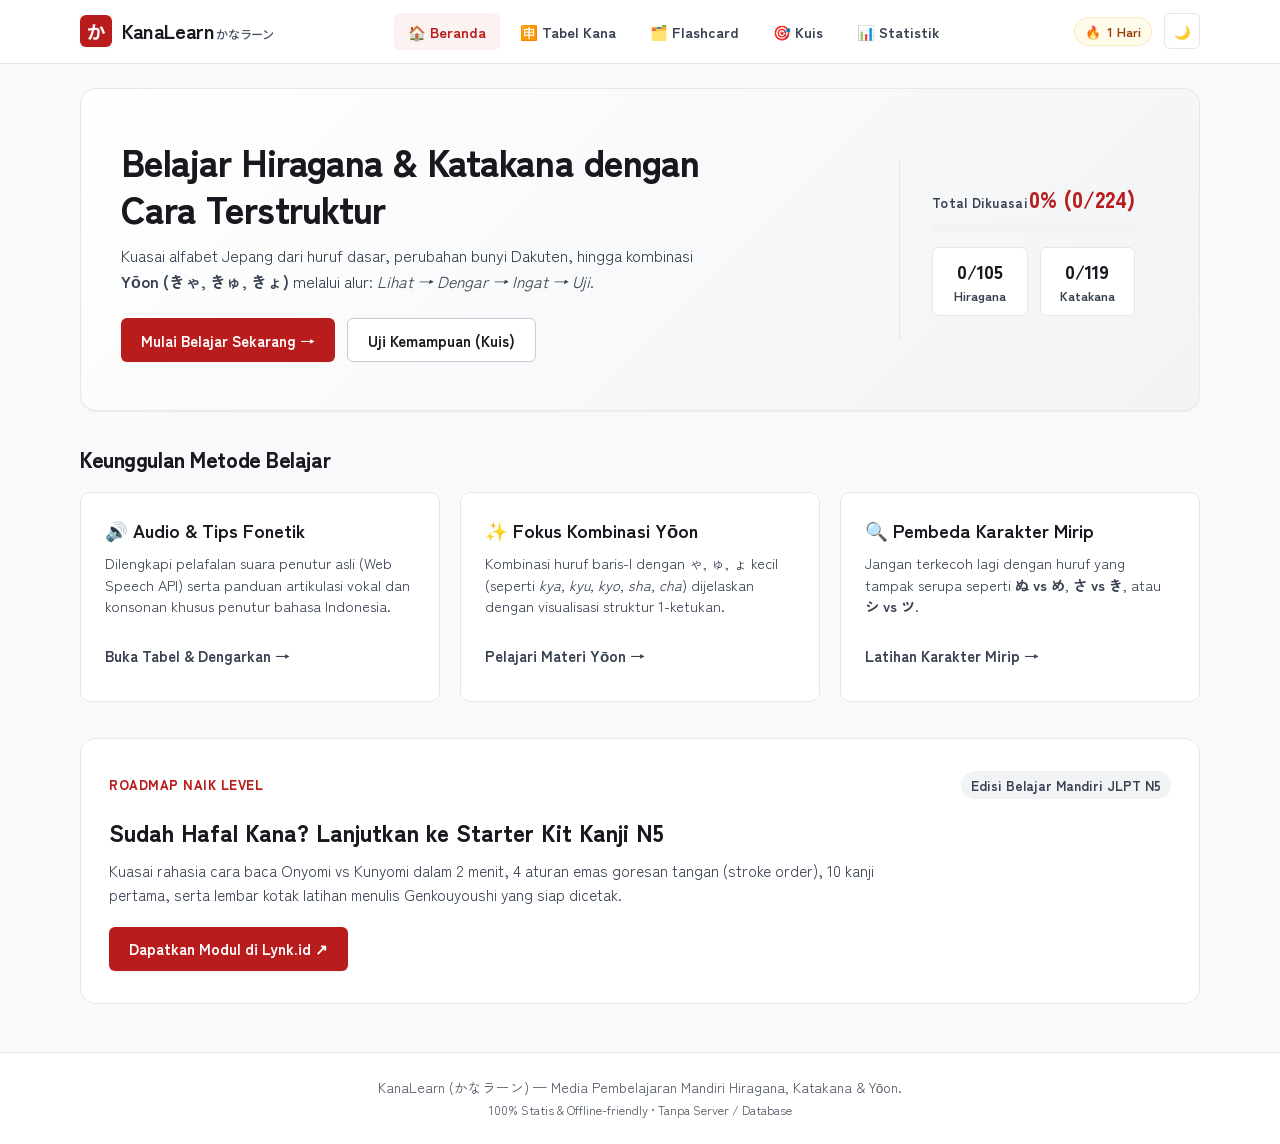
==== index.html @ 92eb3a41 "feat: gate kanji starter kit exclusively via lynk.id product link" ====
<!DOCTYPE html>
<html lang="id">
<head>
  <meta charset="UTF-8">
  <meta name="viewport" content="width=device-width, initial-scale=1.0">
  <meta name="description" content="KanaLearn — Media pembelajaran interaktif Hiragana & Katakana dasar serta kombinasi Yōon (kya, kyu, kyo) untuk penutur Indonesia.">
  <title>KanaLearn — Belajar Hiragana & Katakana Interaktif</title>

  <!-- Google Fonts: Zen Kaku Gothic New & Noto Sans JP -->
  <link rel="preconnect" href="https://fonts.googleapis.com">
  <link rel="preconnect" href="https://fonts.gstatic.com" crossorigin>
  <link href="https://fonts.googleapis.com/css2?family=Noto+Sans+JP:wght@400;500;700;800&family=Zen+Kaku+Gothic+New:wght@400;500;700;900&display=swap" rel="stylesheet">

  <link rel="stylesheet" href="css/style.css">
</head>
<body>

  <!-- Site Header -->
  <header class="site-header" role="banner">
    <div class="container header-inner">
      <div class="brand-logo">
        <span class="brand-badge">か</span>
        <span>KanaLearn<span class="brand-sub">かなラーン</span></span>
      </div>

      <!-- Desktop Nav -->
      <nav class="desktop-nav" aria-label="Navigasi Utama">
        <a href="#home" class="nav-link active" data-nav="homeTab">🏠 Beranda</a>
        <a href="#learn" class="nav-link" data-nav="learnTab">🈸 Tabel Kana</a>
        <a href="#flashcard" class="nav-link" data-nav="flashcardTab">🗂️ Flashcard</a>
        <a href="#quiz" class="nav-link" data-nav="quizTab">🎯 Kuis</a>
        <a href="#stats" class="nav-link" data-nav="statsTab">📊 Statistik</a>
      </nav>

      <!-- Header Actions -->
      <div class="header-actions">
        <div class="streak-pill" title="Hari berturut-turut belajar">
          <span>🔥</span>
          <span id="streakDisplay">1 Hari</span>
        </div>
        <button id="themeToggleBtn" class="theme-toggle-btn" aria-label="Ganti tema gelap/terang" title="Ganti Tema">
          🌙
        </button>
      </div>
    </div>
  </header>

  <!-- Main Container -->
  <main class="container" role="main">

    <!-- =========================================================
         TAB 1: BERANDA / DASHBOARD (homeTab)
         ========================================================= -->
    <section id="homeTab" class="tab-view active" aria-labelledby="homeHeadline">
      <!-- Hero Section -->
      <div class="hero-card">
        <div class="hero-content">
          <h1 id="homeHeadline" class="hero-headline">
            Belajar Hiragana & Katakana dengan Cara Terstruktur
          </h1>
          <p class="hero-subheadline">
            Kuasai alfabet Jepang dari huruf dasar, perubahan bunyi Dakuten, hingga kombinasi <strong>Yōon (きゃ, きゅ, きょ)</strong> melalui alur: <em>Lihat → Dengar → Ingat → Uji</em>.
          </p>
          <div class="hero-actions">
            <button id="heroStartBtn" class="btn btn-primary">
              Mulai Belajar Sekarang →
            </button>
            <button id="heroQuizBtn" class="btn btn-secondary">
              Uji Kemampuan (Kuis)
            </button>
          </div>
        </div>

        <!-- Live Progress Panel -->
        <div class="hero-stats-panel" aria-label="Progres Belajar Anda">
          <div class="progress-header">
            <span class="progress-label">Total Dikuasai</span>
            <span id="heroProgressText" class="progress-number">0% (0/224)</span>
          </div>
          <div class="progress-bar-track">
            <div id="heroProgressFill" class="progress-bar-fill" style="width: 0%;"></div>
          </div>
          <div class="mini-stats-grid">
            <div class="mini-stat-item">
              <div id="heroHiraCount" class="mini-stat-val">0/104</div>
              <div class="mini-stat-lbl">Hiragana</div>
            </div>
            <div class="mini-stat-item">
              <div id="heroKataCount" class="mini-stat-val">0/120</div>
              <div class="mini-stat-lbl">Katakana</div>
            </div>
          </div>
        </div>
      </div>

      <!-- Fitur Utama Section -->
      <h2 style="font-size: 1.35rem; font-weight: 800; letter-spacing: -0.02em; margin-bottom: 16px;">
        Keunggulan Metode Belajar
      </h2>
      <div class="dashboard-grid">
        <div class="feature-box">
          <div>
            <h3 class="feature-title"><span class="feature-icon">🔊</span> Audio & Tips Fonetik</h3>
            <p class="feature-desc">
              Dilengkapi pelafalan suara penutur asli (Web Speech API) serta panduan artikulasi vokal dan konsonan khusus penutur bahasa Indonesia.
            </p>
          </div>
          <button class="btn btn-ghost" onclick="document.querySelector('[data-nav=\'learnTab\']').click()" style="justify-content: flex-start; padding-left: 0;">
            Buka Tabel & Dengarkan →
          </button>
        </div>

        <div class="feature-box">
          <div>
            <h3 class="feature-title"><span class="feature-icon">✨</span> Fokus Kombinasi Yōon</h3>
            <p class="feature-desc">
              Kombinasi huruf baris-I dengan ゃ, ゅ, ょ kecil (seperti <em>kya, kyu, kyo, sha, cha</em>) dijelaskan dengan visualisasi struktur 1-ketukan.
            </p>
          </div>
          <button id="ctaYoonBtn" class="btn btn-ghost" style="justify-content: flex-start; padding-left: 0;">
            Pelajari Materi Yōon →
          </button>
        </div>

        <div class="feature-box">
          <div>
            <h3 class="feature-title"><span class="feature-icon">🔍</span> Pembeda Karakter Mirip</h3>
            <p class="feature-desc">
              Jangan terkecoh lagi dengan huruf yang tampak serupa seperti <strong>ぬ vs め</strong>, <strong>さ vs き</strong>, atau <strong>シ vs ツ</strong>.
            </p>
          </div>
          <button id="ctaConfusableBtn" class="btn btn-ghost" style="justify-content: flex-start; padding-left: 0;">
            Latihan Karakter Mirip →
          </button>
        </div>
      </div>

      <!-- Rekomendasi Modul Lanjutan (Kanji N5) -->
      <section style="margin-top: 36px; background: var(--bg-surface); border: 1px solid var(--border-subtle); border-radius: var(--radius-lg); padding: 32px 28px;">
        <div style="display: flex; flex-direction: column; gap: 16px;">
          <div style="display: flex; align-items: center; justify-content: space-between; flex-wrap: wrap; gap: 8px;">
            <span style="font-size: 0.82rem; font-weight: 800; color: var(--accent-red); letter-spacing: 0.04em;">ROADMAP NAIK LEVEL</span>
            <span style="font-size: 0.85rem; color: var(--text-secondary); background: var(--bg-subtle); padding: 4px 10px; border-radius: 9999px; font-weight: 600;">Edisi Belajar Mandiri JLPT N5</span>
          </div>
          <div>
            <h2 style="font-size: 1.45rem; font-weight: 800; color: var(--text-primary); margin-bottom: 8px;">
              Sudah Hafal Kana? Lanjutkan ke Starter Kit Kanji N5
            </h2>
            <p style="color: var(--text-secondary); font-size: 0.95rem; line-height: 1.6; max-width: 800px;">
              Kuasai rahasia cara baca Onyomi vs Kunyomi dalam 2 menit, 4 aturan emas goresan tangan (stroke order), 10 kanji pertama, serta lembar kotak latihan menulis Genkouyoushi yang siap dicetak.
            </p>
          </div>
          <div style="display: flex; gap: 12px; flex-wrap: wrap; margin-top: 4px;">
            <a href="https://lynk.id/syarifhidayatullah/qjwgjm97kvzp" target="_blank" rel="noopener noreferrer" class="btn btn-primary">
              Dapatkan Modul di Lynk.id ↗
            </a>
          </div>
        </div>
      </section>
    </section>

    <!-- =========================================================
         TAB 2: TABEL & MATERI KANA (learnTab)
         ========================================================= -->
    <section id="learnTab" class="tab-view" aria-labelledby="learnHeadline">
      <div style="margin-bottom: 24px;">
        <h2 id="learnHeadline" style="font-size: 1.75rem; font-weight: 800; letter-spacing: -0.02em; margin-bottom: 6px;">
          Eksplorasi Karakter Kana
        </h2>
        <p style="color: var(--text-secondary); font-size: 0.95rem;">
          Klik kartu karakter untuk mendengarkan pelafalan, tips vokal penutur Indonesia, dan melihat karakter mirip.
        </p>
      </div>

      <!-- Controls & Filter Bar -->
      <div class="explorer-controls">
        <!-- Segmented: Hiragana vs Katakana -->
        <div class="script-segmented-control" role="group" aria-label="Pilih Jenis Huruf">
          <button class="segment-btn active" data-script="hiragana">Hiragana (ひらがな)</button>
          <button class="segment-btn" data-script="katakana">Katakana (カタカナ)</button>
        </div>

        <!-- Filter Chips -->
        <div class="filter-chips" role="group" aria-label="Kategori Materi">
          <button class="chip active" data-filter="all">Semua</button>
          <button class="chip" data-filter="basic">Seion (Dasar)</button>
          <button class="chip" data-filter="dakuten">Dakuten & Handakuten</button>
          <button class="chip" data-filter="yoon">Yōon (Kombinasi)</button>
          <button class="chip" data-filter="confusables">Karakter Mirip</button>
          <button class="chip" data-filter="special">Karakter Khusus (っ/ー)</button>
        </div>

        <!-- Search Bar -->
        <div class="search-input-wrap">
          <span class="search-icon">🔍</span>
          <input type="search" id="kanaSearchInput" class="search-input" placeholder="Cari romaji atau kana..." aria-label="Cari karakter Kana">
        </div>
      </div>

      <!-- Dynamic Yoon Banner (rendered when Yoon filter active) -->
      <div id="yoonFormulaContainer" style="display: none;"></div>

      <!-- Characters Grid -->
      <div id="kanaCardsContainer" class="kana-grid" aria-live="polite"></div>

      <!-- Confusables Container (rendered when confusables filter active) -->
      <div id="confusablesContainer" style="display: none;"></div>

      <!-- Special Characters Container (rendered when special filter active) -->
      <div id="specialSectionContainer" style="display: none;"></div>
    </section>

    <!-- =========================================================
         TAB 3: FLASHCARD (flashcardTab)
         ========================================================= -->
    <section id="flashcardTab" class="tab-view" aria-labelledby="flashcardHeadline">
      <div style="text-align: center; margin-bottom: 24px;">
        <h2 id="flashcardHeadline" style="font-size: 1.75rem; font-weight: 800; letter-spacing: -0.02em; margin-bottom: 6px;">
          Latihan Flashcard Interaktif
        </h2>
        <p style="color: var(--text-secondary); font-size: 0.95rem;">
          Uji ingatan aktif (Active Recall). Tebak cara bacanya sebelum membalik kartu.
        </p>
      </div>

      <div class="flashcard-stage">
        <!-- Deck Selector -->
        <div class="flashcard-deck-selector" role="group" aria-label="Pilih Deck Flashcard">
          <button class="chip active" data-deck="hira-basic">Hiragana Dasar</button>
          <button class="chip" data-deck="kata-basic">Katakana Dasar</button>
          <button class="chip" data-deck="dakuten">Dakuten</button>
          <button class="chip" data-deck="yoon">Yōon (Kombinasi)</button>
          <button class="chip" data-deck="missed">⚠️ Perlu Diulang</button>
        </div>

        <!-- Progress bar card -->
        <div style="width: 100%; margin-bottom: 8px;">
          <div class="progress-bar-track">
            <div id="flashcardProgressBar" class="progress-bar-fill" style="width: 0%;"></div>
          </div>
        </div>
        <div id="flashcardCounter" class="flashcard-counter">Kartu 1 dari 46</div>

        <!-- 3D Flipping Card -->
        <div class="card-perspective-container">
          <div id="flashcardFlipper" class="flashcard-flipper">
            <!-- Front Face -->
            <div class="flashcard-face flashcard-front">
              <span id="flashcardFrontChar" class="card-kana-large">あ</span>
              <p id="flashcardFrontHint" class="card-hint-text">Klik kartu atau tekan [Spasi] untuk membalik</p>
            </div>

            <!-- Back Face -->
            <div class="flashcard-face flashcard-back">
              <div id="flashcardBackRomaji" class="card-romaji-large">A</div>
              <div id="flashcardBackKana" style="font-family: var(--font-kana); font-size: 1.8rem; margin-bottom: 4px;">あ</div>
              <span id="flashcardBackType" class="card-type-tag">HIRAGANA • BASIC</span>
              <button id="flashcardBackAudioBtn" class="btn btn-secondary" style="padding: 6px 14px; margin-bottom: 8px;">
                🔊 Dengarkan
              </button>
              <div id="flashcardBackTip" class="card-tip-bubble">
                💡 Pelafalan vokal "a" terbuka jernih.
              </div>
            </div>
          </div>
        </div>

        <!-- Bottom Controls -->
        <div class="flashcard-controls">
          <button id="btnFlashUnknown" class="btn btn-flash-unknown">
            ❌ Belum Tahu (1)
          </button>
          <button id="btnFlashKnown" class="btn btn-flash-known">
            ✓ Sudah Tahu (2)
          </button>
        </div>

        <!-- Keyboard Guide -->
        <div class="shortcut-guide">
          <span><kbd class="kbd-badge">Spasi</kbd> Balik</span>
          <span><kbd class="kbd-badge">1</kbd> Belum Tahu</span>
          <span><kbd class="kbd-badge">2</kbd> Sudah Tahu</span>
          <span><kbd class="kbd-badge">A</kbd> Suara</span>
        </div>
      </div>
    </section>

    <!-- =========================================================
         TAB 4: KUIS INTERAKTIF (quizTab)
         ========================================================= -->
    <section id="quizTab" class="tab-view" aria-labelledby="quizHeadline">
      <div class="quiz-container">
        <!-- 1. Quiz Setup Card -->
        <div id="quizSetupCard" class="quiz-setup-card">
          <h2 id="quizHeadline" style="font-size: 1.6rem; font-weight: 800; margin-bottom: 8px; text-align: center;">
            Kuis Uji Kemampuan
          </h2>
          <p style="color: var(--text-secondary); text-align: center; margin-bottom: 24px; font-size: 0.95rem;">
            Pilih mode kuis dan cakupan materi yang ingin Anda latih (10 soal acak).
          </p>

          <label style="display: block; font-weight: 700; font-size: 0.9rem; margin-bottom: 8px;">
            1. Pilih Format Kuis:
          </label>
          <div class="quiz-mode-select-grid">
            <div class="quiz-mode-option active" data-mode="kana-to-romaji">
              <div class="quiz-mode-title">Kana → Romaji</div>
              <div class="quiz-mode-sub">Lihat huruf, pilih romaji</div>
            </div>
            <div class="quiz-mode-option" data-mode="romaji-to-kana">
              <div class="quiz-mode-title">Romaji → Kana</div>
              <div class="quiz-mode-sub">Lihat romaji, pilih huruf</div>
            </div>
            <div class="quiz-mode-option" data-mode="typing">
              <div class="quiz-mode-title">Ketik Romaji</div>
              <div class="quiz-mode-sub">Ketik manual bacaan</div>
            </div>
          </div>

          <label for="quizScopeSelect" style="display: block; font-weight: 700; font-size: 0.9rem; margin-bottom: 8px;">
            2. Pilih Cakupan Materi:
          </label>
          <select id="quizScopeSelect" style="width: 100%; padding: 12px 14px; border-radius: var(--radius-sm); border: 1px solid var(--border-medium); background: var(--bg-surface); font-size: 0.95rem; margin-bottom: 24px;">
            <option value="hira-basic">Hiragana Dasar (Seion 46 karakter)</option>
            <option value="kata-basic">Katakana Dasar (Seion 46 karakter)</option>
            <option value="dakuten">Dakuten & Handakuten (Ga, Za, Da, Ba, Pa)</option>
            <option value="yoon">Yōon (Kombinasi Kya, Sha, Cha, dll.)</option>
            <option value="all-hiragana">Seluruh Hiragana Lengkap</option>
            <option value="all-katakana">Seluruh Katakana Lengkap</option>
            <option value="missed">⚠️ Karakter yang Pernah Salah</option>
          </select>

          <button id="startQuizBtn" class="btn btn-primary" style="width: 100%; padding: 14px; font-size: 1.05rem;">
            Mulai Kuis 10 Soal →
          </button>
        </div>

        <!-- 2. Active Quiz Card -->
        <div id="quizActiveCard" class="quiz-active-card" style="display: none;">
          <div class="quiz-top-bar">
            <span id="quizProgressText" style="font-size: 0.85rem; font-weight: 700; color: var(--text-muted);">
              Soal 1 / 10
            </span>
            <div style="width: 140px;">
              <div class="progress-bar-track" style="margin-bottom: 0;">
                <div id="quizProgressBar" class="progress-bar-fill" style="width: 10%;"></div>
              </div>
            </div>
          </div>

          <div class="quiz-question-prompt">
            <div id="quizPromptCategory" class="prompt-category">HIRAGANA • BASIC</div>
            <div id="quizPromptChar" class="prompt-character">き</div>
          </div>

          <!-- Multiple Choice Grid -->
          <div id="quizOptionsGrid" class="quiz-options-grid"></div>

          <!-- Typing Input Box -->
          <div id="quizTypingBox" class="quiz-typing-box" style="display: none;">
            <input type="text" id="quizTextInput" class="quiz-text-input" placeholder="Ketik romaji (contoh: ka)..." autocomplete="off" autocorrect="off" autocapitalize="off" spellcheck="false">
            <button id="quizSubmitTypeBtn" class="btn btn-primary" style="padding: 10px 20px;">Kirim</button>
          </div>

          <!-- Feedback Banner -->
          <div id="quizFeedbackBanner" class="quiz-feedback-banner"></div>
        </div>

        <!-- 3. Quiz Result Card -->
        <div id="quizResultCard" class="quiz-setup-card" style="display: none; text-align: center;">
          <div style="font-size: 3.5rem; margin-bottom: 8px;">🎉</div>
          <h2 style="font-size: 1.8rem; font-weight: 800; margin-bottom: 6px;">Kuis Selesai!</h2>
          <div id="quizResultScore" style="font-size: 2.2rem; font-weight: 800; color: var(--accent-red); margin-bottom: 4px;">
            9 / 10
          </div>
          <div id="quizResultPct" style="font-size: 1rem; font-weight: 700; color: var(--accent-green); margin-bottom: 16px;">
            90% Akurasi
          </div>
          <p id="quizResultSummary" style="color: var(--text-secondary); max-width: 440px; margin: 0 auto 24px; font-size: 0.95rem; line-height: 1.5;">
            Luar biasa! Hafalan Kana Anda semakin mantap.
          </p>

          <!-- Karakter salah section -->
          <div id="quizResultMissedSection" style="margin-bottom: 24px; text-align: left; display: none;">
            <div style="font-weight: 700; font-size: 0.9rem; color: var(--accent-amber); margin-bottom: 8px;">
              ⚠️ Karakter yang Perlu Dilatih Kembali:
            </div>
            <div id="quizResultMissedList" style="display: flex; gap: 8px; flex-wrap: wrap;"></div>
          </div>

          <!-- Rekomendasi Naik Level Setelah Kuis -->
          <div style="margin: 20px 0; background: var(--bg-subtle); border: 1px solid var(--border-subtle); border-radius: var(--radius-md); padding: 20px; text-align: left;">
            <div style="font-size: 0.8rem; font-weight: 800; color: var(--accent-red); margin-bottom: 4px; letter-spacing: 0.04em;">
              LANGKAH BELAJAR SELANJUTNYA
            </div>
            <h3 style="font-size: 1.1rem; font-weight: 800; color: var(--text-primary); margin-bottom: 6px;">
              Tingkatkan Kemampuan ke Kanji JLPT N5
            </h3>
            <p style="font-size: 0.9rem; color: var(--text-secondary); line-height: 1.5; margin-bottom: 16px;">
              Mantapkan hasil latihan membaca Anda dengan panduan cara baca Onyomi vs Kunyomi, aturan goresan, dan lembar latihan menulis tangan.
            </p>
            <div style="display: flex; gap: 10px; flex-wrap: wrap;">
              <a href="https://lynk.id/syarifhidayatullah/qjwgjm97kvzp" target="_blank" rel="noopener noreferrer" class="btn btn-primary" style="flex: 1; min-width: 180px; justify-content: center;">
                Dapatkan Starter Kit di Lynk.id ↗
              </a>
            </div>
          </div>

          <div style="display: flex; gap: 12px; justify-content: center;">
            <button id="retryQuizBtn" class="btn btn-primary">Ulangi Kuis</button>
            <button id="newQuizBtn" class="btn btn-secondary">Pilih Materi Lain</button>
          </div>
        </div>
      </div>
    </section>

    <!-- =========================================================
         TAB 5: STATISTIK & PROGRES (statsTab)
         ========================================================= -->
    <section id="statsTab" class="tab-view" aria-labelledby="statsHeadline">
      <div style="margin-bottom: 24px;">
        <h2 id="statsHeadline" style="font-size: 1.75rem; font-weight: 800; letter-spacing: -0.02em; margin-bottom: 6px;">
          Statistik & Evaluasi Belajar
        </h2>
        <p style="color: var(--text-secondary); font-size: 0.95rem;">
          Pantau karakter yang sudah Anda kuasai dan latih karakter yang sering keliru.
        </p>
      </div>

      <!-- Metrics Grid -->
      <div class="stats-summary-grid">
        <div class="stat-metric-card">
          <div class="stat-metric-num"><span id="statTotalMastered">0</span> / <span id="statTotalAll">224</span></div>
          <div class="stat-metric-label">Total Karakter Dikuasai</div>
        </div>
        <div class="stat-metric-card">
          <div class="stat-metric-num" id="statQuizAcc">0%</div>
          <div class="stat-metric-label">Akurasi Rata-rata Kuis</div>
        </div>
        <div class="stat-metric-card">
          <div class="stat-metric-num" id="statStreak">1 Hari</div>
          <div class="stat-metric-label">Streak Belajar Aktif</div>
        </div>
      </div>

      <!-- Detail Kategori Breakdown -->
      <div style="background: var(--bg-surface); border: 1px solid var(--border-subtle); border-radius: var(--radius-md); padding: 24px; margin-bottom: 32px;">
        <h3 style="font-size: 1.15rem; font-weight: 700; margin-bottom: 16px;">Rincian Penguasaan Huruf</h3>
        <div style="display: grid; grid-template-columns: repeat(auto-fit, minmax(180px, 1fr)); gap: 16px;">
          <div>
            <div style="font-size: 0.85rem; color: var(--text-muted); margin-bottom: 4px;">Hiragana (Seion, Daku, Yoon)</div>
            <div id="statHiraMastered" style="font-size: 1.3rem; font-weight: 800; color: var(--text-primary);">0 / 104</div>
          </div>
          <div>
            <div style="font-size: 0.85rem; color: var(--text-muted); margin-bottom: 4px;">Katakana (Seion, Daku, Yoon)</div>
            <div id="statKataMastered" style="font-size: 1.3rem; font-weight: 800; color: var(--text-primary);">0 / 120</div>
          </div>
          <div>
            <div style="font-size: 0.85rem; color: var(--text-muted); margin-bottom: 4px;">Khusus Kombinasi Yōon</div>
            <div id="statYoonMastered" style="font-size: 1.3rem; font-weight: 800; color: var(--accent-purple);">0 / 66</div>
          </div>
        </div>
      </div>

      <!-- Antrean Karakter Perlu Diulang -->
      <div style="background: var(--bg-surface); border: 1px solid var(--border-subtle); border-radius: var(--radius-md); padding: 24px; margin-bottom: 32px;">
        <h3 style="font-size: 1.15rem; font-weight: 700; margin-bottom: 6px;">Antrean Karakter Perlu Diulang</h3>
        <p style="color: var(--text-secondary); font-size: 0.88rem; margin-bottom: 16px;">
          Karakter yang pernah Anda jawab keliru pada saat latihan kuis. Klik karakter untuk memeriksa kembali cara baca dan tipsnya.
        </p>
        <div id="statMissedEmpty" style="color: var(--text-muted); font-size: 0.9rem;">
          Bagus sekali! Tidak ada karakter yang tercatat salah saat ini.
        </div>
        <div id="statMissedGrid" class="kana-grid" style="margin-bottom: 0;"></div>
      </div>

      <!-- Riwayat Kuis & Reset -->
      <div style="background: var(--bg-surface); border: 1px solid var(--border-subtle); border-radius: var(--radius-md); padding: 24px;">
        <h3 style="font-size: 1.15rem; font-weight: 700; margin-bottom: 12px;">Riwayat 10 Kuis Terakhir</h3>
        <ul id="quizHistoryList" style="list-style: none; margin-bottom: 24px;"></ul>

        <div style="border-top: 1px solid var(--border-subtle); padding-top: 16px; display: flex; justify-content: space-between; align-items: center; flex-wrap: wrap; gap: 12px;">
          <span style="font-size: 0.85rem; color: var(--text-muted);">
            Data disimpan di perangkat lokal (localStorage) browser Anda.
          </span>
          <button id="resetProgressBtn" class="btn btn-secondary" style="color: var(--accent-red); border-color: rgba(217, 56, 58, 0.3);">
            Reset Seluruh Progres
          </button>
        </div>
      </div>
    </section>

  </main>

  <!-- =========================================================
       MODAL DETAIL KARAKTER (charModal)
       ========================================================= -->
  <div id="charModal" class="modal-backdrop" aria-hidden="true" role="dialog" aria-modal="true" aria-labelledby="modalChar">
    <div class="modal-card">
      <button id="modalCloseBtn" class="modal-close-btn" aria-label="Tutup Detail Karakter">✕</button>

      <div class="modal-glyph-hero">
        <div id="modalChar" class="modal-glyph-char">き</div>
        <div id="modalRomaji" class="modal-romaji-badge">ki</div>
        <div id="modalScriptType" style="font-size: 0.8rem; color: var(--text-muted); text-transform: uppercase; margin-top: 4px;">
          HIRAGANA • BASIC
        </div>
      </div>

      <div class="modal-action-row">
        <button id="modalAudioBtn" class="btn btn-secondary">
          🔊 Dengarkan Suara
        </button>
        <button id="modalMasterToggleBtn" class="btn btn-primary">
          + Tandai Dikuasai
        </button>
      </div>

      <div class="modal-section-title">Tips Pelafalan (Untuk Penutur Indonesia)</div>
      <div id="modalTipContent" class="modal-tip-box">
        Pelafalan standar.
      </div>

      <div id="modalSimilarSection" style="margin-top: 16px; display: none;">
        <div class="modal-section-title">Karakter yang Mirip (Awas Tertukar!)</div>
        <div id="modalSimilarList" class="modal-similar-chips"></div>
      </div>
    </div>
  </div>

  <!-- Mobile Bottom Navigation -->
  <nav class="mobile-nav" aria-label="Navigasi Mobile">
    <a href="#home" class="mobile-nav-item active" data-nav="homeTab">
      <span class="mobile-nav-icon">🏠</span>
      <span>Beranda</span>
    </a>
    <a href="#learn" class="mobile-nav-item" data-nav="learnTab">
      <span class="mobile-nav-icon">🈸</span>
      <span>Tabel</span>
    </a>
    <a href="#flashcard" class="mobile-nav-item" data-nav="flashcardTab">
      <span class="mobile-nav-icon">🗂️</span>
      <span>Kartu</span>
    </a>
    <a href="#quiz" class="mobile-nav-item" data-nav="quizTab">
      <span class="mobile-nav-icon">🎯</span>
      <span>Kuis</span>
    </a>
    <a href="#stats" class="mobile-nav-item" data-nav="statsTab">
      <span class="mobile-nav-icon">📊</span>
      <span>Stat</span>
    </a>
  </nav>

  <!-- Site Footer -->
  <footer class="site-footer" role="contentinfo">
    <div class="container">
      <p>KanaLearn (かなラーン) — Media Pembelajaran Mandiri Hiragana, Katakana & Yōon.</p>
      <p style="margin-top: 4px; font-size: 0.78rem;">100% Statis & Offline-friendly • Tanpa Server / Database</p>
    </div>
  </footer>

  <!-- Scripts -->
  <script src="js/kana-data.js"></script>
  <script src="js/storage.js"></script>
  <script src="js/audio.js"></script>
  <script src="js/app.js"></script>
</body>
</html>
---- css/style.css ----
/* =========================================================
 * style.css — KanaLearn Modern Japanese Aesthetic Stylesheet
 * Desain bersih, tipografi presisi, responsif desktop & mobile
 * ========================================================= */

:root {
  --bg-main: #f8f9fa;
  --bg-surface: #ffffff;
  --bg-card: #ffffff;
  --bg-card-hover: #ffffff;
  --bg-subtle: #f1f3f5;
  --bg-tint-red: #fdf2f2;
  --bg-tint-green: #f0fdf4;
  --bg-tint-blue: #f0f7ff;
  --bg-tint-amber: #fffbeb;

  --text-primary: #18191f;
  --text-secondary: #374151;
  --text-muted: #4b5563;
  --text-on-accent: #ffffff;

  --border-subtle: #e5e7eb;
  --border-medium: #c7cbd3;
  --border-focus: #b91c1c;

  --accent-red: #b91c1c;
  --accent-red-hover: #991b1b;
  --accent-indigo: #1e293b;
  --accent-green: #0f766e;
  --accent-amber: #92400e;
  --accent-purple: #4338ca;

  --shadow-sm: 0 1px 2px rgba(0, 0, 0, 0.05);
  --shadow-md: 0 4px 12px -2px rgba(0, 0, 0, 0.08);
  --shadow-lg: 0 12px 24px -4px rgba(0, 0, 0, 0.1);
  --shadow-card: 0 1px 3px rgba(0, 0, 0, 0.05);

  --font-kana: "Noto Sans JP", "Hiragino Sans", "Hiragino Kaku Gothic ProN", Meiryo, sans-serif;
  --font-sans: "Zen Kaku Gothic New", -apple-system, BlinkMacSystemFont, "Segoe UI", Roboto, sans-serif;

  --radius-sm: 6px;
  --radius-md: 10px;
  --radius-lg: 16px;
  --radius-full: 9999px;

  --header-height: 64px;
  --bottom-nav-height: 64px;
  --transition: all 0.2s cubic-bezier(0.16, 1, 0.3, 1);
}

[data-theme="dark"] {
  --bg-main: #0f1115;
  --bg-surface: #171920;
  --bg-card: #1b1e26;
  --bg-card-hover: #222631;
  --bg-subtle: #232732;
  --bg-tint-red: #2a1517;
  --bg-tint-green: #0f2723;
  --bg-tint-blue: #142236;
  --bg-tint-amber: #2b1f0d;

  --text-primary: #f3f4f6;
  --text-secondary: #9ca3af;
  --text-muted: #6b7280;

  --border-subtle: #292e3b;
  --border-medium: #3b4253;
  --border-focus: #ef4444;

  --accent-red: #ef4444;
  --accent-red-hover: #dc2626;
  --accent-indigo: #cbd5e1;
  --accent-green: #10b981;
  --accent-amber: #f59e0b;
  --accent-purple: #818cf8;

  --shadow-sm: 0 1px 2px rgba(0, 0, 0, 0.4);
  --shadow-md: 0 4px 12px rgba(0, 0, 0, 0.5);
  --shadow-lg: 0 12px 28px rgba(0, 0, 0, 0.6);
  --shadow-card: 0 2px 8px rgba(0, 0, 0, 0.4);
}

/* Reset & Global */
*, *::before, *::after {
  box-sizing: border-box;
  margin: 0;
  padding: 0;
}

html {
  font-size: 16px;
  scroll-behavior: smooth;
  -webkit-text-size-adjust: 100%;
}

body {
  font-family: var(--font-sans);
  background-color: var(--bg-main);
  color: var(--text-primary);
  line-height: 1.5;
  min-height: 100vh;
  display: flex;
  flex-direction: column;
  overflow-x: hidden;
}

a {
  color: inherit;
  text-decoration: none;
}

button, input, select {
  font-family: inherit;
  color: inherit;
}

button {
  cursor: pointer;
  border: none;
  background: none;
}

:focus-visible {
  outline: 2px solid var(--border-focus);
  outline-offset: 2px;
}

/* Container */
.container {
  width: 100%;
  max-width: 1160px;
  margin-left: auto;
  margin-right: auto;
  padding-left: 20px;
  padding-right: 20px;
}

/* Header */
.site-header {
  position: sticky;
  top: 0;
  z-index: 50;
  height: var(--header-height);
  background: var(--bg-surface);
  border-bottom: 1px solid var(--border-subtle);
  backdrop-filter: blur(12px);
  -webkit-backdrop-filter: blur(12px);
  display: flex;
  align-items: center;
}

.header-inner {
  display: flex;
  align-items: center;
  justify-content: space-between;
}

.brand-logo {
  display: flex;
  align-items: center;
  gap: 10px;
  font-weight: 700;
  font-size: 1.25rem;
  letter-spacing: -0.02em;
}

.brand-badge {
  display: inline-flex;
  align-items: center;
  justify-content: center;
  width: 32px;
  height: 32px;
  background: var(--accent-red);
  color: #fff;
  border-radius: var(--radius-sm);
  font-family: var(--font-kana);
  font-weight: 700;
  font-size: 1.15rem;
  box-shadow: var(--shadow-sm);
}

.brand-sub {
  font-size: 0.75rem;
  color: var(--text-muted);
  font-weight: 500;
  margin-left: 2px;
  font-family: var(--font-kana);
}

/* Desktop Nav */
.desktop-nav {
  display: none;
}

@media (min-width: 768px) {
  .desktop-nav {
    display: flex;
    align-items: center;
    gap: 6px;
  }
}

.nav-link {
  padding: 8px 14px;
  border-radius: var(--radius-sm);
  font-size: 0.9rem;
  font-weight: 600;
  color: var(--text-secondary);
  transition: var(--transition);
  display: inline-flex;
  align-items: center;
  gap: 6px;
}

.nav-link:hover {
  color: var(--text-primary);
  background: var(--bg-subtle);
}

.nav-link.active {
  color: var(--accent-red);
  background: var(--bg-tint-red);
}

.header-actions {
  display: flex;
  align-items: center;
  gap: 12px;
}

.streak-pill {
  display: inline-flex;
  align-items: center;
  gap: 6px;
  padding: 4px 10px;
  border-radius: var(--radius-full);
  background: var(--bg-tint-amber);
  border: 1px solid rgba(245, 158, 11, 0.2);
  color: var(--accent-amber);
  font-size: 0.8rem;
  font-weight: 700;
}

.theme-toggle-btn {
  width: 36px;
  height: 36px;
  border-radius: var(--radius-sm);
  display: inline-flex;
  align-items: center;
  justify-content: center;
  color: var(--text-secondary);
  border: 1px solid var(--border-subtle);
  background: var(--bg-surface);
  transition: var(--transition);
}

.theme-toggle-btn:hover {
  background: var(--bg-subtle);
  color: var(--text-primary);
}

/* Main Content Area */
main {
  flex: 1;
  padding-top: 24px;
  padding-bottom: 96px;
}

@media (min-width: 768px) {
  main {
    padding-bottom: 48px;
  }
}

/* Tab Views */
.tab-view {
  display: none;
  animation: fadeIn 0.25s cubic-bezier(0.16, 1, 0.3, 1);
}

.tab-view.active {
  display: block;
}

@keyframes fadeIn {
  from {
    opacity: 0;
    transform: translateY(6px);
  }
  to {
    opacity: 1;
    transform: translateY(0);
  }
}

/* Hero Section */
.hero-card {
  background: linear-gradient(135deg, var(--bg-surface) 0%, var(--bg-subtle) 100%);
  border: 1px solid var(--border-subtle);
  border-radius: var(--radius-lg);
  padding: 32px 24px;
  margin-bottom: 32px;
  box-shadow: var(--shadow-sm);
  position: relative;
  overflow: hidden;
}

@media (min-width: 768px) {
  .hero-card {
    padding: 48px 40px;
    display: flex;
    align-items: center;
    justify-content: space-between;
    gap: 40px;
  }
}

.hero-content {
  max-width: 600px;
}

.hero-headline {
  font-size: 1.85rem;
  font-weight: 800;
  line-height: 1.25;
  letter-spacing: -0.025em;
  color: var(--text-primary);
  margin-bottom: 12px;
}

@media (min-width: 768px) {
  .hero-headline {
    font-size: 2.35rem;
  }
}

.hero-subheadline {
  font-size: 1rem;
  color: var(--text-secondary);
  line-height: 1.6;
  margin-bottom: 24px;
}

.hero-actions {
  display: flex;
  flex-wrap: wrap;
  gap: 12px;
}

.btn {
  display: inline-flex;
  align-items: center;
  justify-content: center;
  gap: 8px;
  padding: 10px 20px;
  font-size: 0.95rem;
  font-weight: 600;
  border-radius: var(--radius-sm);
  transition: var(--transition);
  min-height: 44px;
}

.btn-primary {
  background: var(--accent-red);
  color: #ffffff;
  box-shadow: var(--shadow-sm);
}

.btn-primary:hover {
  background: var(--accent-red-hover);
  transform: translateY(-1px);
}

.btn-secondary {
  background: var(--bg-surface);
  color: var(--text-primary);
  border: 1px solid var(--border-medium);
}

.btn-secondary:hover {
  background: var(--bg-subtle);
  border-color: var(--text-muted);
}

.btn-ghost {
  color: var(--text-secondary);
  background: transparent;
}

.btn-ghost:hover {
  background: var(--bg-subtle);
  color: var(--text-primary);
}

.hero-stats-panel {
  background: transparent;
  border-top: 1px solid var(--border-subtle);
  padding: 24px 16px 16px;
  min-width: 260px;
  margin-top: 24px;
}

@media (min-width: 768px) {
  .hero-stats-panel {
    margin-top: 0;
    border-top: none;
    border-left: 1px solid var(--border-subtle);
    padding: 24px 24px 24px 32px;
  }
}

.progress-header {
  display: flex;
  justify-content: space-between;
  align-items: baseline;
  margin-bottom: 8px;
}

.progress-label {
  font-size: 0.85rem;
  font-weight: 700;
  letter-spacing: 0.02em;
  color: var(--text-secondary);
}

.progress-number {
  font-size: 1.35rem;
  font-weight: 800;
  color: var(--accent-red);
}

.progress-bar-track {
  position: relative;
  height: 8px;
  background: var(--bg-subtle);
  border-radius: var(--radius-full);
  overflow: hidden;
  margin-bottom: 16px;
}

.progress-bar-fill {
  position: absolute;
  top: 0;
  left: 0;
  bottom: 0;
  width: 100%;
  transform-origin: left;
  transform: scaleX(0);
  background: linear-gradient(90deg, var(--accent-red), #ea580c);
  border-radius: var(--radius-full);
  transition: transform 0.35s cubic-bezier(0.16, 1, 0.3, 1);
}

.mini-stats-grid {
  display: grid;
  grid-template-columns: 1fr 1fr;
  gap: 12px;
}

.mini-stat-item {
  background: var(--bg-surface);
  border: 1px solid var(--border-subtle);
  padding: 10px;
  border-radius: var(--radius-sm);
  text-align: center;
}

.mini-stat-val {
  font-size: 1.15rem;
  font-weight: 800;
  color: var(--text-primary);
}

.mini-stat-lbl {
  font-size: 0.8rem;
  font-weight: 600;
  color: var(--text-secondary);
}

/* Dashboard Section Grid */
.dashboard-grid {
  display: grid;
  grid-template-columns: 1fr;
  gap: 20px;
  margin-bottom: 36px;
}

@media (min-width: 768px) {
  .dashboard-grid {
    grid-template-columns: repeat(3, 1fr);
  }
}

.feature-box {
  background: var(--bg-surface);
  border: 1px solid var(--border-subtle);
  border-radius: var(--radius-md);
  padding: 24px;
  transition: var(--transition);
  display: flex;
  flex-direction: column;
  justify-content: space-between;
}

.feature-box:hover {
  transform: translateY(-2px);
  box-shadow: var(--shadow-md);
  border-color: var(--border-medium);
}

.feature-icon-badge {
  width: 44px;
  height: 44px;
  border-radius: var(--radius-sm);
  display: flex;
  align-items: center;
  justify-content: center;
  font-size: 1.25rem;
  margin-bottom: 16px;
}

.badge-red { background: var(--bg-tint-red); color: var(--accent-red); }
.badge-blue { background: var(--bg-tint-blue); color: var(--accent-purple); }
.badge-green { background: var(--bg-tint-green); color: var(--accent-green); }

.feature-title {
  font-size: 1.15rem;
  font-weight: 700;
  margin-bottom: 8px;
}

.feature-desc {
  font-size: 0.9rem;
  color: var(--text-secondary);
  line-height: 1.5;
  margin-bottom: 16px;
  flex: 1;
}

/* Kana Tables & Explorer */
.explorer-controls {
  background: var(--bg-surface);
  border: 1px solid var(--border-subtle);
  border-radius: var(--radius-md);
  padding: 16px;
  margin-bottom: 24px;
  display: flex;
  flex-direction: column;
  gap: 16px;
}

@media (min-width: 768px) {
  .explorer-controls {
    flex-direction: row;
    align-items: center;
    justify-content: space-between;
  }
}

.script-segmented-control {
  display: inline-flex;
  background: var(--bg-subtle);
  padding: 4px;
  border-radius: var(--radius-sm);
  gap: 4px;
}

.segment-btn {
  padding: 8px 18px;
  font-size: 0.9rem;
  font-weight: 600;
  border-radius: 4px;
  color: var(--text-secondary);
  transition: var(--transition);
}

.segment-btn.active {
  background: var(--bg-surface);
  color: var(--accent-red);
  box-shadow: var(--shadow-sm);
}

.filter-chips {
  display: flex;
  flex-wrap: wrap;
  gap: 8px;
}

.chip {
  padding: 6px 14px;
  border-radius: var(--radius-full);
  font-size: 0.85rem;
  font-weight: 600;
  background: var(--bg-surface);
  border: 1px solid var(--border-subtle);
  color: var(--text-secondary);
  transition: var(--transition);
}

.chip:hover {
  border-color: var(--border-medium);
  color: var(--text-primary);
}

.chip.active {
  background: var(--accent-indigo);
  color: #fff;
  border-color: var(--accent-indigo);
}

[data-theme="dark"] .chip.active {
  background: #f1f5f9;
  color: #0f172a;
}

.search-input-wrap {
  position: relative;
  min-width: 220px;
}

.search-input {
  width: 100%;
  padding: 8px 12px 8px 36px;
  font-size: 0.9rem;
  border-radius: var(--radius-sm);
  border: 1px solid var(--border-subtle);
  background: var(--bg-surface);
  color: var(--text-primary);
}

.search-icon {
  position: absolute;
  left: 10px;
  top: 50%;
  transform: translateY(-50%);
  color: var(--text-muted);
  pointer-events: none;
}

/* Character Grid */
.kana-section-header {
  margin-top: 24px;
  margin-bottom: 12px;
  display: flex;
  align-items: center;
  justify-content: space-between;
}

.kana-section-title {
  font-size: 1.1rem;
  font-weight: 700;
  color: var(--text-primary);
}

.kana-section-count {
  font-size: 0.8rem;
  color: var(--text-muted);
}

.kana-grid {
  display: grid;
  grid-template-columns: repeat(auto-fill, minmax(88px, 1fr));
  gap: 12px;
  margin-bottom: 28px;
}

@media (min-width: 640px) {
  .kana-grid {
    grid-template-columns: repeat(auto-fill, minmax(105px, 1fr));
    gap: 14px;
  }
}

.kana-card {
  background: var(--bg-card);
  border: 1px solid var(--border-subtle);
  border-radius: var(--radius-md);
  padding: 14px 10px 10px;
  display: flex;
  flex-direction: column;
  align-items: center;
  justify-content: center;
  position: relative;
  transition: var(--transition);
  cursor: pointer;
  user-select: none;
  min-height: 108px;
}

.kana-card:hover {
  transform: translateY(-2px);
  border-color: var(--border-medium);
  box-shadow: var(--shadow-card);
}

.kana-card.mastered {
  border-color: rgba(16, 185, 129, 0.4);
  background: linear-gradient(180deg, var(--bg-card) 85%, var(--bg-tint-green) 100%);
}

.kana-card.mastered::after {
  content: "✓";
  position: absolute;
  top: 6px;
  right: 6px;
  font-size: 0.7rem;
  font-weight: 800;
  width: 16px;
  height: 16px;
  border-radius: 50%;
  background: var(--accent-green);
  color: #fff;
  display: flex;
  align-items: center;
  justify-content: center;
}

.kana-glyph {
  font-family: var(--font-kana);
  font-size: 2.5rem;
  font-weight: 500;
  line-height: 1;
  color: var(--text-primary);
  margin-bottom: 6px;
  transition: transform 0.15s ease;
}

.kana-card:hover .kana-glyph {
  transform: scale(1.06);
}

.kana-card.is-yoon .kana-glyph {
  font-size: 2.15rem;
  letter-spacing: -0.05em;
}

.kana-romaji {
  font-size: 0.85rem;
  font-weight: 700;
  color: var(--text-secondary);
  letter-spacing: 0.02em;
}

.kana-card-audio {
  position: absolute;
  top: 6px;
  left: 6px;
  width: 22px;
  height: 22px;
  border-radius: 50%;
  display: flex;
  align-items: center;
  justify-content: center;
  font-size: 0.65rem;
  color: var(--text-muted);
  opacity: 0.6;
  transition: var(--transition);
}

.kana-card:hover .kana-card-audio {
  opacity: 1;
  background: var(--bg-subtle);
  color: var(--text-primary);
}

/* Yōon Formula Showcase */
.yoon-formula-banner {
  background: var(--bg-tint-blue);
  border: 1px solid rgba(79, 70, 229, 0.2);
  border-radius: var(--radius-md);
  padding: 20px;
  margin-bottom: 24px;
  display: flex;
  flex-direction: column;
  align-items: center;
  text-align: center;
  gap: 12px;
}

.yoon-equation {
  display: flex;
  align-items: center;
  justify-content: center;
  gap: 12px;
  font-family: var(--font-kana);
  font-size: 1.8rem;
  font-weight: 700;
  color: var(--accent-purple);
}

.yoon-eq-unit {
  display: inline-flex;
  flex-direction: column;
  align-items: center;
}

.yoon-eq-sub {
  font-family: var(--font-sans);
  font-size: 0.75rem;
  font-weight: 600;
  color: var(--text-secondary);
}

.yoon-eq-op {
  color: var(--text-muted);
  font-size: 1.25rem;
  margin-bottom: 12px;
}

.yoon-tip-text {
  font-size: 0.88rem;
  color: var(--text-secondary);
  max-width: 640px;
}

/* Confusables Section */
.confusable-pair-card {
  background: var(--bg-surface);
  border: 1px solid var(--border-subtle);
  border-radius: var(--radius-md);
  padding: 16px;
  margin-bottom: 16px;
  display: flex;
  flex-direction: column;
  gap: 16px;
}

@media (min-width: 640px) {
  .confusable-pair-card {
    flex-direction: row;
    align-items: center;
    justify-content: space-between;
  }
}

.confusable-glyphs {
  display: flex;
  align-items: center;
  gap: 20px;
}

.confusable-item {
  display: flex;
  flex-direction: column;
  align-items: center;
  background: var(--bg-subtle);
  padding: 12px 20px;
  border-radius: var(--radius-sm);
  cursor: pointer;
  transition: var(--transition);
  min-width: 80px;
}

.confusable-item:hover {
  background: var(--bg-tint-red);
  transform: translateY(-2px);
}

.confusable-glyph {
  font-family: var(--font-kana);
  font-size: 2.8rem;
  line-height: 1;
}

.confusable-romaji {
  font-size: 0.85rem;
  font-weight: 700;
  color: var(--text-secondary);
  margin-top: 4px;
}

.confusable-vs {
  font-weight: 800;
  color: var(--text-muted);
  font-size: 0.9rem;
}

.confusable-notes {
  flex: 1;
  font-size: 0.9rem;
  color: var(--text-secondary);
  padding-left: 0;
}

@media (min-width: 640px) {
  .confusable-notes {
    padding-left: 20px;
    border-left: 1px solid var(--border-subtle);
  }
}

/* Special Characters (Sokuon & Choonpu) */
.special-card {
  background: var(--bg-surface);
  border: 1px solid var(--border-subtle);
  border-radius: var(--radius-md);
  padding: 20px;
  margin-bottom: 16px;
  display: flex;
  gap: 16px;
  align-items: flex-start;
}

.special-glyph-box {
  width: 64px;
  height: 64px;
  background: var(--bg-tint-red);
  color: var(--accent-red);
  border-radius: var(--radius-sm);
  display: flex;
  align-items: center;
  justify-content: center;
  font-family: var(--font-kana);
  font-size: 2.4rem;
  flex-shrink: 0;
}

.special-info h4 {
  font-size: 1.1rem;
  font-weight: 700;
  margin-bottom: 4px;
}

.special-desc {
  font-size: 0.9rem;
  color: var(--text-secondary);
  margin-bottom: 6px;
}

.special-tip {
  font-size: 0.85rem;
  color: var(--accent-amber);
  background: var(--bg-tint-amber);
  padding: 6px 10px;
  border-radius: 4px;
  display: inline-block;
}

/* Flashcard View */
.flashcard-stage {
  max-width: 520px;
  margin: 0 auto;
  display: flex;
  flex-direction: column;
  align-items: center;
}

.flashcard-deck-selector {
  display: flex;
  gap: 8px;
  margin-bottom: 20px;
  flex-wrap: wrap;
  justify-content: center;
}

.flashcard-counter {
  font-size: 0.9rem;
  font-weight: 700;
  color: var(--text-muted);
  margin-bottom: 12px;
}

.card-perspective-container {
  width: 100%;
  height: 340px;
  perspective: 1200px;
  margin-bottom: 24px;
  cursor: pointer;
}

.flashcard-flipper {
  width: 100%;
  height: 100%;
  position: relative;
  transform-style: preserve-3d;
  transition: transform 0.45s cubic-bezier(0.16, 1, 0.3, 1);
  border-radius: var(--radius-lg);
  box-shadow: var(--shadow-lg);
}

.flashcard-flipper.flipped {
  transform: rotateY(180deg);
}

.flashcard-face {
  position: absolute;
  width: 100%;
  height: 100%;
  backface-visibility: hidden;
  -webkit-backface-visibility: hidden;
  border-radius: var(--radius-lg);
  background: var(--bg-surface);
  border: 1px solid var(--border-subtle);
  display: flex;
  flex-direction: column;
  align-items: center;
  justify-content: center;
  padding: 32px;
  text-align: center;
}

.flashcard-front .card-kana-large {
  font-family: var(--font-kana);
  font-size: 6rem;
  line-height: 1;
  color: var(--text-primary);
  margin-bottom: 16px;
}

.card-hint-text {
  font-size: 0.88rem;
  color: var(--text-muted);
}

.flashcard-back {
  transform: rotateY(180deg);
  background: linear-gradient(180deg, var(--bg-surface) 0%, var(--bg-subtle) 100%);
}

.card-romaji-large {
  font-size: 2.5rem;
  font-weight: 800;
  color: var(--accent-red);
  letter-spacing: 0.02em;
  margin-bottom: 8px;
}

.card-type-tag {
  font-size: 0.8rem;
  color: var(--text-secondary);
  font-weight: 600;
  letter-spacing: 0.03em;
  margin-bottom: 16px;
}

.card-tip-bubble {
  background: var(--bg-surface);
  border: 1px solid var(--border-subtle);
  border-radius: var(--radius-sm);
  padding: 10px 14px;
  font-size: 0.85rem;
  color: var(--text-secondary);
  line-height: 1.45;
  margin-top: 12px;
}

.flashcard-controls {
  display: flex;
  gap: 16px;
  width: 100%;
}

.btn-flash-unknown {
  flex: 1;
  background: var(--bg-surface);
  color: var(--text-secondary);
  border: 1px solid var(--border-medium);
  padding: 14px;
  font-weight: 700;
}

.btn-flash-unknown:hover {
  background: var(--bg-tint-red);
  color: var(--accent-red);
  border-color: var(--accent-red);
}

.btn-flash-known {
  flex: 1;
  background: var(--accent-green);
  color: #fff;
  padding: 14px;
  font-weight: 700;
  box-shadow: var(--shadow-sm);
}

.btn-flash-known:hover {
  background: #0d635c;
  transform: translateY(-1px);
}

.shortcut-guide {
  margin-top: 20px;
  font-size: 0.8rem;
  color: var(--text-muted);
  display: flex;
  gap: 12px;
}

.kbd-badge {
  background: var(--bg-subtle);
  border: 1px solid var(--border-subtle);
  border-radius: 4px;
  padding: 2px 6px;
  font-size: 0.75rem;
  font-family: monospace;
}

/* Quiz Stage */
.quiz-container {
  max-width: 580px;
  margin: 0 auto;
}

.quiz-setup-card {
  background: var(--bg-surface);
  border: 1px solid var(--border-subtle);
  border-radius: var(--radius-lg);
  padding: 32px 24px;
  box-shadow: var(--shadow-card);
}

.quiz-mode-select-grid {
  display: grid;
  grid-template-columns: 1fr;
  gap: 12px;
  margin-bottom: 24px;
}

@media (min-width: 640px) {
  .quiz-mode-select-grid {
    grid-template-columns: 1fr 1fr 1fr;
  }
}

.quiz-mode-option {
  border: 1px solid var(--border-subtle);
  background: var(--bg-surface);
  padding: 16px 12px;
  border-radius: var(--radius-md);
  text-align: center;
  cursor: pointer;
  transition: var(--transition);
}

.quiz-mode-option:hover {
  border-color: var(--border-medium);
}

.quiz-mode-option.active {
  border-color: var(--accent-red);
  background: var(--bg-tint-red);
  color: var(--accent-red);
}

.quiz-mode-title {
  font-weight: 700;
  font-size: 0.95rem;
  margin-bottom: 4px;
}

.quiz-mode-sub {
  font-size: 0.75rem;
  color: var(--text-muted);
}

.quiz-active-card {
  background: var(--bg-surface);
  border: 1px solid var(--border-subtle);
  border-radius: var(--radius-lg);
  padding: 32px 24px;
  box-shadow: var(--shadow-md);
  position: relative;
}

.quiz-top-bar {
  display: flex;
  justify-content: space-between;
  align-items: center;
  margin-bottom: 20px;
}

.quiz-question-prompt {
  text-align: center;
  margin-bottom: 28px;
}

.prompt-category {
  font-size: 0.85rem;
  font-weight: 700;
  letter-spacing: 0.03em;
  color: var(--text-secondary);
  margin-bottom: 8px;
}

.prompt-character {
  font-family: var(--font-kana);
  font-size: 5rem;
  line-height: 1.1;
  font-weight: 600;
  color: var(--text-primary);
  margin-bottom: 8px;
}

.prompt-character.romaji-prompt {
  font-family: var(--font-sans);
  font-size: 3.5rem;
  font-weight: 800;
  color: var(--accent-indigo);
}

.quiz-options-grid {
  display: grid;
  grid-template-columns: 1fr 1fr;
  gap: 12px;
}

.quiz-option-btn {
  background: var(--bg-surface);
  border: 2px solid var(--border-subtle);
  border-radius: var(--radius-md);
  padding: 16px 12px;
  font-size: 1.5rem;
  font-weight: 700;
  color: var(--text-primary);
  transition: var(--transition);
  font-family: var(--font-kana);
  min-height: 64px;
  display: flex;
  align-items: center;
  justify-content: center;
}

.quiz-option-btn:hover:not(:disabled) {
  border-color: var(--border-medium);
  background: var(--bg-subtle);
}

.quiz-option-btn.correct {
  border-color: var(--accent-green);
  background: var(--bg-tint-green);
  color: var(--accent-green);
}

.quiz-option-btn.wrong {
  border-color: var(--accent-red);
  background: var(--bg-tint-red);
  color: var(--accent-red);
}

.quiz-typing-box {
  display: flex;
  gap: 8px;
}

.quiz-text-input {
  flex: 1;
  font-size: 1.3rem;
  padding: 12px 16px;
  border-radius: var(--radius-sm);
  border: 2px solid var(--border-subtle);
  background: var(--bg-surface);
  color: var(--text-primary);
  font-weight: 700;
  text-align: center;
}

.quiz-feedback-banner {
  margin-top: 20px;
  padding: 14px 16px;
  border-radius: var(--radius-sm);
  display: none;
  animation: fadeIn 0.2s ease;
}

.quiz-feedback-banner.show {
  display: block;
}

.quiz-feedback-banner.correct-fb {
  background: var(--bg-tint-green);
  color: var(--accent-green);
  border: 1px solid rgba(16, 185, 129, 0.3);
}

.quiz-feedback-banner.wrong-fb {
  background: var(--bg-tint-red);
  color: var(--accent-red);
  border: 1px solid rgba(217, 56, 58, 0.3);
}

/* Modal / Character Detail */
.modal-backdrop {
  position: fixed;
  inset: 0;
  background: rgba(0, 0, 0, 0.45);
  backdrop-filter: blur(4px);
  z-index: 100;
  display: none;
  align-items: center;
  justify-content: center;
  padding: 16px;
}

.modal-backdrop.open {
  display: flex;
}

.modal-card {
  background: var(--bg-surface);
  border: 1px solid var(--border-subtle);
  border-radius: var(--radius-lg);
  max-width: 480px;
  width: 100%;
  padding: 28px;
  box-shadow: var(--shadow-lg);
  position: relative;
  max-height: 90vh;
  overflow-y: auto;
  animation: modalSlide 0.25s cubic-bezier(0.16, 1, 0.3, 1);
}

@keyframes modalSlide {
  from {
    opacity: 0;
    transform: scale(0.96) translateY(8px);
  }
  to {
    opacity: 1;
    transform: scale(1) translateY(0);
  }
}

.modal-close-btn {
  position: absolute;
  top: 16px;
  right: 16px;
  width: 32px;
  height: 32px;
  border-radius: 50%;
  display: flex;
  align-items: center;
  justify-content: center;
  color: var(--text-muted);
  background: var(--bg-subtle);
  transition: var(--transition);
}

.modal-close-btn:hover {
  background: var(--border-subtle);
  color: var(--text-primary);
}

.modal-glyph-hero {
  text-align: center;
  margin-bottom: 20px;
}

.modal-glyph-char {
  font-family: var(--font-kana);
  font-size: 5.5rem;
  line-height: 1;
  color: var(--text-primary);
  margin-bottom: 8px;
}

.modal-romaji-badge {
  font-size: 1.4rem;
  font-weight: 800;
  color: var(--accent-red);
}

.modal-action-row {
  display: flex;
  gap: 10px;
  justify-content: center;
  margin-bottom: 20px;
}

.modal-section-title {
  font-size: 0.85rem;
  font-weight: 700;
  letter-spacing: 0.02em;
  color: var(--text-secondary);
  margin-bottom: 8px;
}

.modal-tip-box {
  background: var(--bg-subtle);
  border-radius: var(--radius-sm);
  padding: 12px 14px;
  font-size: 0.9rem;
  color: var(--text-secondary);
  line-height: 1.5;
  margin-bottom: 16px;
}

.modal-similar-chips {
  display: flex;
  gap: 8px;
  flex-wrap: wrap;
}

.similar-chip {
  background: var(--bg-subtle);
  border: 1px solid var(--border-subtle);
  border-radius: var(--radius-sm);
  padding: 6px 12px;
  font-family: var(--font-kana);
  font-size: 1.25rem;
  cursor: pointer;
  transition: var(--transition);
}

.similar-chip:hover {
  background: var(--bg-tint-red);
  border-color: var(--accent-red);
}

/* Stats / Dashboard Metrics */
.stats-summary-grid {
  display: grid;
  grid-template-columns: repeat(auto-fit, minmax(220px, 1fr));
  gap: 16px;
  margin-bottom: 32px;
}

.stat-metric-card {
  background: var(--bg-surface);
  border: 1px solid var(--border-subtle);
  border-radius: var(--radius-md);
  padding: 20px;
  box-shadow: var(--shadow-card);
}

.stat-metric-num {
  font-size: 2rem;
  font-weight: 800;
  color: var(--text-primary);
  line-height: 1.1;
  margin-bottom: 4px;
}

.stat-metric-label {
  font-size: 0.85rem;
  color: var(--text-muted);
  font-weight: 600;
}

/* Mobile Bottom Navigation */
.mobile-nav {
  position: fixed;
  bottom: 0;
  left: 0;
  right: 0;
  height: var(--bottom-nav-height);
  background: var(--bg-surface);
  border-top: 1px solid var(--border-subtle);
  display: flex;
  justify-content: space-around;
  align-items: center;
  z-index: 40;
  backdrop-filter: blur(12px);
  -webkit-backdrop-filter: blur(12px);
}

@media (min-width: 768px) {
  .mobile-nav {
    display: none;
  }
}

.mobile-nav-item {
  display: flex;
  flex-direction: column;
  align-items: center;
  justify-content: center;
  gap: 4px;
  color: var(--text-muted);
  font-size: 0.72rem;
  font-weight: 600;
  padding: 6px;
  width: 20%;
  min-height: 48px;
  transition: var(--transition);
}

.mobile-nav-item.active {
  color: var(--accent-red);
}

.mobile-nav-icon {
  font-size: 1.25rem;
  line-height: 1;
}

/* Pulse animation for audio playback */
@keyframes audioPulse {
  0% { transform: scale(1); }
  50% { transform: scale(1.15); }
  100% { transform: scale(1); }
}

.is-speaking {
  animation: audioPulse 0.4s infinite ease-in-out;
  color: var(--accent-red) !important;
}

/* Footer */
.site-footer {
  border-top: 1px solid var(--border-subtle);
  padding: 24px 0;
  text-align: center;
  font-size: 0.85rem;
  color: var(--text-muted);
  background: var(--bg-surface);
}
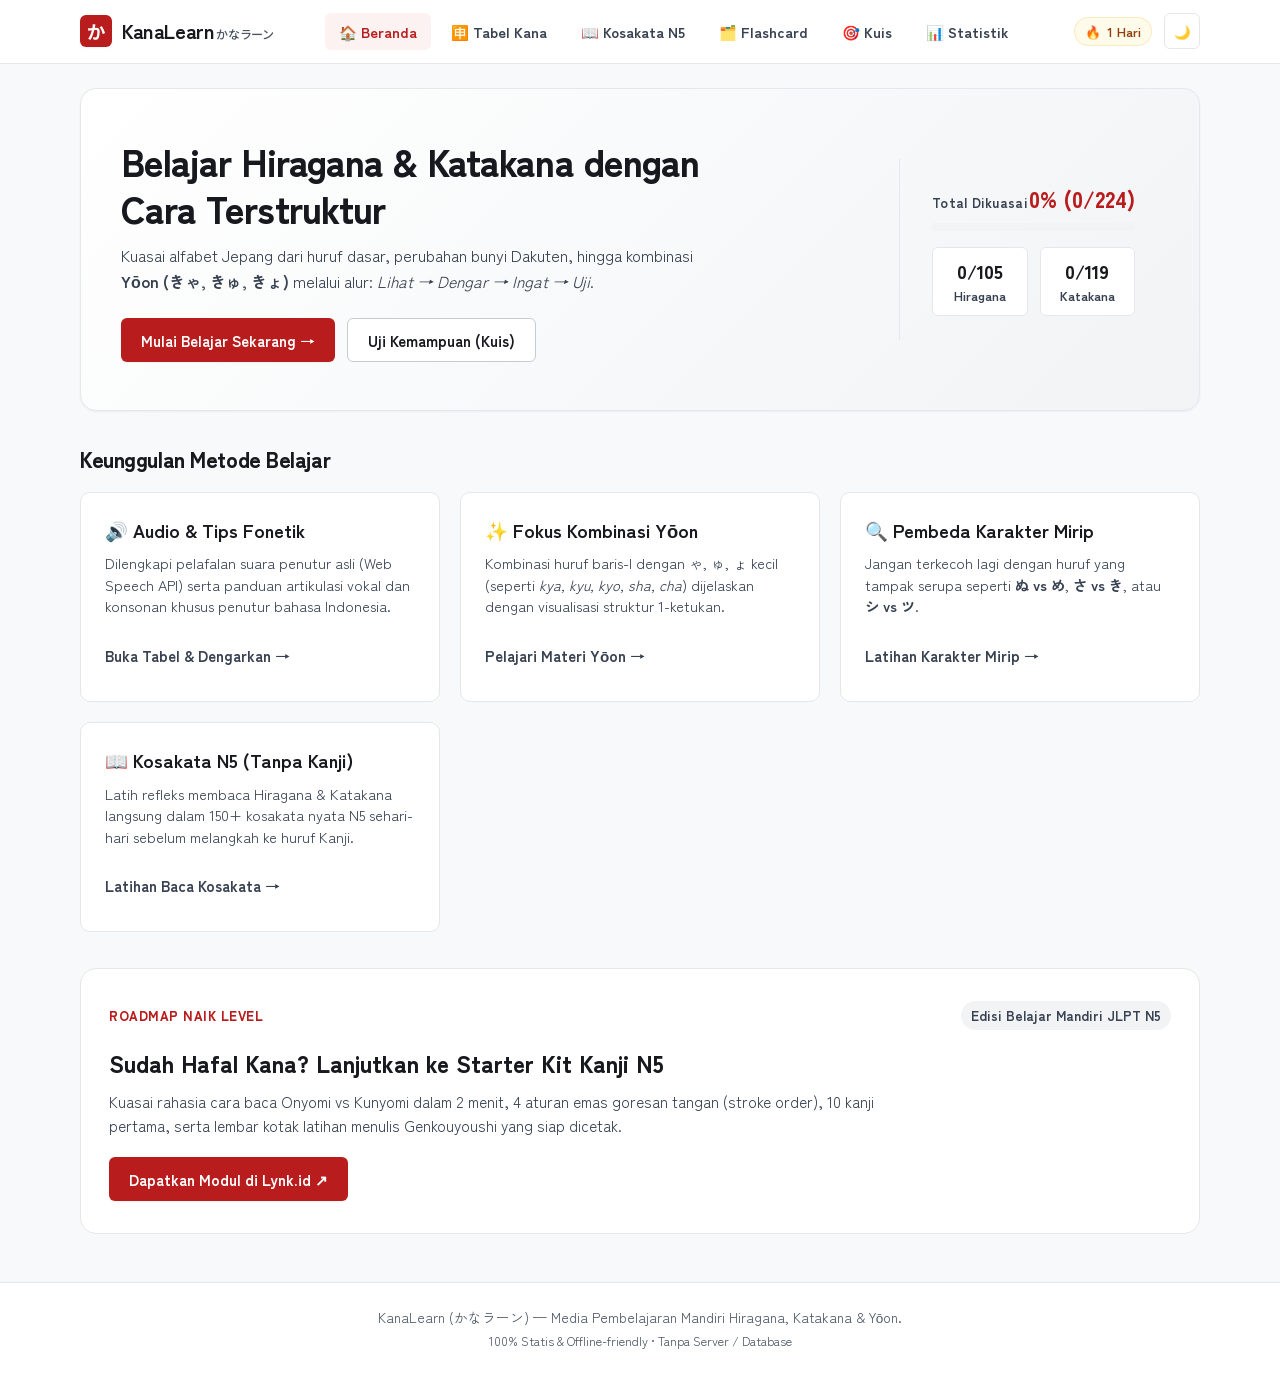
==== commit f67f08f8: "feat: tambahkan fitur latihan membaca kosakata N5 (hiragana & katakana tanpa kanji) dan funnel start" ====
--- a/index.html
+++ b/index.html
@@ -3,8 +3,91 @@
 <head>
   <meta charset="UTF-8">
   <meta name="viewport" content="width=device-width, initial-scale=1.0">
-  <meta name="description" content="KanaLearn — Media pembelajaran interaktif Hiragana & Katakana dasar serta kombinasi Yōon (kya, kyu, kyo) untuk penutur Indonesia.">
-  <title>KanaLearn — Belajar Hiragana & Katakana Interaktif</title>
+  <title>KanaLearn — Belajar Hiragana &amp; Katakana Interaktif (Audio, Flashcard &amp; Kuis)</title>
+  
+  <meta name="description" content="Aplikasi web gratis belajar membaca dan mengenali Hiragana &amp; Katakana dari nol. Lengkap dengan 224 karakter (Seion, Dakuten, Yōon), audio native, tips fonetik Indonesia, flashcard 3D, dan kuis interaktif.">
+  <meta name="keywords" content="belajar hiragana, belajar katakana, hiragana dan katakana, huruf jepang pemula, yoon kya kyu kyo, cara membaca hiragana, flashcard hiragana, kuis bahasa jepang, jlpt n5 pemula, modul kanji n5">
+  <meta name="author" content="Syarif Hidayatullah">
+  <meta name="robots" content="index, follow, max-snippet:-1, max-image-preview:large, max-video-preview:-1">
+  <link rel="canonical" href="https://kana.syarifhidayatullah.web.id/">
+
+  <!-- Favicon & Mobile Icons -->
+  <link rel="icon" type="image/svg+xml" href="favicon.svg">
+  <meta name="theme-color" content="#b91c1c">
+
+  <!-- Open Graph / Facebook / WhatsApp -->
+  <meta property="og:type" content="website">
+  <meta property="og:url" content="https://kana.syarifhidayatullah.web.id/">
+  <meta property="og:title" content="KanaLearn — Belajar Hiragana &amp; Katakana Interaktif">
+  <meta property="og:description" content="Kuasai alfabet Jepang dari huruf dasar hingga kombinasi Yōon (kya, kyu, kyo) secara gratis. Dilengkapi audio pelafalan asli, flashcard 3D, dan kuis cerdas.">
+  <meta property="og:image" content="https://kana.syarifhidayatullah.web.id/og-image.png">
+  <meta property="og:image:width" content="1200">
+  <meta property="og:image:height" content="630">
+  <meta property="og:image:alt" content="KanaLearn Web Pembelajaran Hiragana dan Katakana Interaktif">
+  <meta property="og:site_name" content="KanaLearn">
+  <meta property="og:locale" content="id_ID">
+
+  <!-- Twitter Card -->
+  <meta name="twitter:card" content="summary_large_image">
+  <meta name="twitter:url" content="https://kana.syarifhidayatullah.web.id/">
+  <meta name="twitter:title" content="KanaLearn — Belajar Hiragana &amp; Katakana Interaktif">
+  <meta name="twitter:description" content="Kuasai alfabet Jepang dari huruf dasar hingga kombinasi Yōon (kya, kyu, kyo) secara gratis dengan audio dan kuis interaktif.">
+  <meta name="twitter:image" content="https://kana.syarifhidayatullah.web.id/og-image.png">
+
+  <!-- Structured Data / JSON-LD Schema.org -->
+  <script type="application/ld+json">
+  {
+    "@context": "https://schema.org",
+    "@graph": [
+      {
+        "@type": "WebApplication",
+        "@id": "https://kana.syarifhidayatullah.web.id/#webapp",
+        "url": "https://kana.syarifhidayatullah.web.id/",
+        "name": "KanaLearn",
+        "applicationCategory": "EducationalApplication",
+        "operatingSystem": "All",
+        "browserRequirements": "Requires JavaScript. Requires HTML5.",
+        "description": "Media pembelajaran interaktif Hiragana dan Katakana Jepang lengkap dengan audio pelafalan, flashcard 3D, dan kuis cerdas penampung huruf keliru.",
+        "inLanguage": "id",
+        "offers": {
+          "@type": "Offer",
+          "price": "0",
+          "priceCurrency": "IDR"
+        }
+      },
+      {
+        "@type": "FAQPage",
+        "@id": "https://kana.syarifhidayatullah.web.id/#faq",
+        "mainEntity": [
+          {
+            "@type": "Question",
+            "name": "Bagaimana cara membaca huruf kombinasi Yōon seperti きゃ (kya), きゅ (kyu), dan きょ (kyo)?",
+            "acceptedAnswer": {
+              "@type": "Answer",
+              "text": "Kombinasi Yōon dibaca tepat dalam satu ketukan utuh, bukan dua suku kata terpisah seperti 'ki-ya'. Huruf kecil ゃ (ya), ゅ (yu), dan ょ (yo) melebur langsung dengan konsonan baris 'i' sebelumnya."
+            }
+          },
+          {
+            "@type": "Question",
+            "name": "Berapa total huruf Kana yang dapat dipelajari di KanaLearn?",
+            "acceptedAnswer": {
+              "@type": "Answer",
+              "text": "Terdapat total 224 karakter yang mencakup Hiragana dan Katakana Seion (dasar), Dakuten & Handakuten, serta seluruh kombinasi Yōon lengkap."
+            }
+          },
+          {
+            "@type": "Question",
+            "name": "Apakah website KanaLearn memerlukan pendaftaran akun atau login?",
+            "acceptedAnswer": {
+              "@type": "Answer",
+              "text": "Tidak. KanaLearn dapat digunakan 100% gratis tanpa login. Seluruh progres belajar, streak harian, dan riwayat kuis tersimpan secara otomatis di memori browser (localStorage) perangkat Anda."
+            }
+          }
+        ]
+      }
+    ]
+  }
+  </script>
 
   <!-- Google Fonts: Zen Kaku Gothic New & Noto Sans JP -->
   <link rel="preconnect" href="https://fonts.googleapis.com">
@@ -12,6 +95,26 @@
   <link href="https://fonts.googleapis.com/css2?family=Noto+Sans+JP:wght@400;500;700;800&family=Zen+Kaku+Gothic+New:wght@400;500;700;900&display=swap" rel="stylesheet">
 
   <link rel="stylesheet" href="css/style.css">
+
+  <!-- Meta Pixel Code (Pixel ID: 1397749451870112) -->
+  <script>
+    !function(f,b,e,v,n,t,s)
+    {if(f.fbq)return;n=f.fbq=function(){n.callMethod?
+    n.callMethod.apply(n,arguments):n.queue.push(arguments)};
+    if(!f._fbq)f._fbq=n;n.push=n;n.loaded=!0;n.version='2.0';
+    n.queue=[];t=b.createElement(e);t.async=!0;
+    t.src=v;s=b.getElementsByTagName(e)[0];
+    s.parentNode.insertBefore(t,s)}(window, document,'script',
+    'https://connect.facebook.net/en_US/fbevents.js');
+    
+    fbq('init', '1397749451870112');
+    fbq('track', 'PageView');
+  </script>
+  <noscript>
+    <img height="1" width="1" style="display:none" 
+         src="https://www.facebook.com/tr?id=1397749451870112&ev=PageView&noscript=1"/>
+  </noscript>
+  <!-- End Meta Pixel Code -->
 </head>
 <body>
 
@@ -27,6 +130,7 @@
       <nav class="desktop-nav" aria-label="Navigasi Utama">
         <a href="#home" class="nav-link active" data-nav="homeTab">🏠 Beranda</a>
         <a href="#learn" class="nav-link" data-nav="learnTab">🈸 Tabel Kana</a>
+        <a href="#vocab" class="nav-link" data-nav="vocabTab">📖 Kosakata N5</a>
         <a href="#flashcard" class="nav-link" data-nav="flashcardTab">🗂️ Flashcard</a>
         <a href="#quiz" class="nav-link" data-nav="quizTab">🎯 Kuis</a>
         <a href="#stats" class="nav-link" data-nav="statsTab">📊 Statistik</a>
@@ -133,6 +237,18 @@
             Latihan Karakter Mirip →
           </button>
         </div>
+
+        <div class="feature-box">
+          <div>
+            <h3 class="feature-title"><span class="feature-icon">📖</span> Kosakata N5 (Tanpa Kanji)</h3>
+            <p class="feature-desc">
+              Latih refleks membaca Hiragana &amp; Katakana langsung dalam 150+ kosakata nyata N5 sehari-hari sebelum melangkah ke huruf Kanji.
+            </p>
+          </div>
+          <button id="ctaVocabBtn" class="btn btn-ghost" style="justify-content: flex-start; padding-left: 0;">
+            Latihan Baca Kosakata →
+          </button>
+        </div>
       </div>
 
       <!-- Rekomendasi Modul Lanjutan (Kanji N5) -->
@@ -151,7 +267,7 @@
             </p>
           </div>
           <div style="display: flex; gap: 12px; flex-wrap: wrap; margin-top: 4px;">
-            <a href="https://lynk.id/syarifhidayatullah/qjwgjm97kvzp" target="_blank" rel="noopener noreferrer" class="btn btn-primary">
+            <a href="https://lynk.id/syarifhidayatullah/qjwgjm97kvzp" target="_blank" rel="noopener noreferrer" class="btn btn-primary" onclick="if(typeof fbq==='function'){fbq('track','InitiateCheckout',{content_name:'Starter Kit Kanji N5',currency:'IDR'});}">
               Dapatkan Modul di Lynk.id ↗
             </a>
           </div>
@@ -208,6 +324,122 @@
 
       <!-- Special Characters Container (rendered when special filter active) -->
       <div id="specialSectionContainer" style="display: none;"></div>
+    </section>
+
+    <!-- =========================================================
+         TAB: KOSAKATA DASAR N5 (vocabTab)
+         ========================================================= -->
+    <section id="vocabTab" class="tab-view" aria-labelledby="vocabHeadline">
+      <div style="margin-bottom: 24px;">
+        <div style="display: flex; align-items: center; justify-content: space-between; flex-wrap: wrap; gap: 8px; margin-bottom: 6px;">
+          <h2 id="vocabHeadline" style="font-size: 1.75rem; font-weight: 800; letter-spacing: -0.02em; margin-bottom: 0;">
+            Latihan Membaca Kosakata Dasar N5
+          </h2>
+          <span style="font-size: 0.8rem; font-weight: 700; color: var(--accent-green); background: var(--bg-tint-green); padding: 4px 10px; border-radius: var(--radius-full);">
+            ✓ 100% Ditulis dalam Kana
+          </span>
+        </div>
+        <p style="color: var(--text-secondary); font-size: 0.95rem;">
+          Membiasakan refleks membaca kata utuh dalam huruf Hiragana &amp; Katakana tanpa kanji. Klik audio untuk melatih kepekaan telinga dengan pelafalan asli.
+        </p>
+      </div>
+
+      <!-- Vocab Toolbar -->
+      <div class="vocab-toolbar">
+        <!-- Script Segmented Control -->
+        <div class="script-segmented-control" role="group" aria-label="Pilih Jenis Huruf Kosakata">
+          <button class="segment-btn active" data-vocab-script="all">Semua (151)</button>
+          <button class="segment-btn" data-vocab-script="hiragana">Hiragana (103)</button>
+          <button class="segment-btn" data-vocab-script="katakana">Katakana (48)</button>
+        </div>
+
+        <!-- Category Filter Chips -->
+        <div id="vocabCategoryChips" class="filter-chips" role="group" aria-label="Kategori Kosakata"></div>
+
+        <!-- Search & Mode Actions Row -->
+        <div class="vocab-actions-row">
+          <div class="search-input-wrap" style="flex: 1; min-width: 240px;">
+            <span class="search-icon">🔍</span>
+            <input type="search" id="vocabSearchInput" class="search-input" placeholder="Cari kata kana, romaji, atau arti bahasa Indonesia..." aria-label="Cari kosakata">
+          </div>
+
+          <div class="vocab-mode-toggles">
+            <button id="vocabToggleRomajiBtn" class="btn btn-secondary" title="Sembunyikan atau tampilkan romaji untuk melatih refleks membaca kana">
+              👁️ Romaji: Tampil
+            </button>
+            <button id="vocabToggleViewBtn" class="btn btn-secondary" title="Ganti mode antara katalog dan latihan cepat">
+              ⚡ Mode Latihan Kilat
+            </button>
+          </div>
+        </div>
+      </div>
+
+      <!-- Drill View Stage (Step-by-step Card Trainer) -->
+      <div id="vocabDrillStage" class="vocab-drill-stage" style="display: none;">
+        <div class="vocab-drill-counter" id="vocabDrillCounter">Kata 1 dari 151</div>
+        <span id="vocabDrillBadge" class="vocab-script-badge hiragana">HIRAGANA • SALAM</span>
+        <div id="vocabDrillKana" class="vocab-drill-kana">おはよう</div>
+
+        <button id="vocabDrillAudioBtn" class="btn btn-secondary" style="margin-bottom: 12px;">
+          🔊 Dengarkan Pelafalan
+        </button>
+
+        <div id="vocabDrillRevealBox" class="vocab-drill-reveal-box">
+          <button id="vocabDrillRevealBtn" class="btn btn-ghost" style="font-weight: 700; color: var(--accent-red);">
+            🔍 Tampilkan Bacaan &amp; Arti
+          </button>
+          <div id="vocabDrillRevealedContent" style="display: none; text-align: center; width: 100%;">
+            <div id="vocabDrillRomaji" class="vocab-romaji-pill" style="display: inline-block; margin-bottom: 8px;">ohayou</div>
+            <div id="vocabDrillMeaning" class="vocab-meaning-text" style="font-size: 1.15rem; margin-bottom: 6px;">Selamat pagi (santai)</div>
+            <div id="vocabDrillTip" class="vocab-tip-text" style="text-align: left;">Digunakan sesama teman/keluarga di pagi hari.</div>
+          </div>
+        </div>
+
+        <div style="display: flex; gap: 10px; width: 100%; justify-content: center; flex-wrap: wrap;">
+          <button id="vocabDrillPrevBtn" class="btn btn-secondary" style="flex: 1; min-width: 120px;">
+            ← Sebelumnya
+          </button>
+          <button id="vocabDrillShuffleBtn" class="btn btn-secondary" title="Acak urutan kata">
+            🔀 Acak Kata
+          </button>
+          <button id="vocabDrillNextBtn" class="btn btn-primary" style="flex: 1; min-width: 120px;">
+            Selanjutnya →
+          </button>
+        </div>
+      </div>
+
+      <!-- Catalog Grid View -->
+      <div id="vocabGridContainer" class="vocab-grid"></div>
+
+      <!-- Empty State Notice -->
+      <div id="vocabEmptyNotice" style="display: none; text-align: center; padding: 48px 16px; color: var(--text-muted); background: var(--bg-surface); border-radius: var(--radius-md); border: 1px solid var(--border-subtle); margin-bottom: 24px;">
+        <div style="font-size: 2.5rem; margin-bottom: 8px;">🔍</div>
+        <p style="font-size: 1rem; font-weight: 700; color: var(--text-primary);">Tidak ada kosakata yang cocok dengan filter atau pencarian.</p>
+        <p style="font-size: 0.88rem; margin-top: 4px;">Coba gunakan kata kunci lain atau pilih filter "Semua Kategori".</p>
+      </div>
+
+      <!-- Rekomendasi Modul Lanjutan: Starter Kit Kanji N5 (Funnel Lynk.id) -->
+      <section class="vocab-kanji-upsell-card">
+        <div style="display: flex; flex-direction: column; gap: 16px; position: relative; z-index: 2;">
+          <div style="display: flex; align-items: center; justify-content: space-between; flex-wrap: wrap; gap: 8px;">
+            <span style="font-size: 0.82rem; font-weight: 800; color: var(--accent-red); letter-spacing: 0.04em;">ROADMAP NAIK LEVEL • SETELAH KANA</span>
+            <span style="font-size: 0.85rem; color: var(--text-secondary); background: var(--bg-surface); padding: 4px 10px; border-radius: 9999px; font-weight: 600; border: 1px solid var(--border-subtle);">Siap Menuju JLPT N5</span>
+          </div>
+          <div>
+            <h3 style="font-size: 1.45rem; font-weight: 800; color: var(--text-primary); margin-bottom: 8px;">
+              Sudah Lancar Membaca Kosakata di Atas? Saatnya Melangkah ke Kanji N5!
+            </h3>
+            <p style="color: var(--text-secondary); font-size: 0.95rem; line-height: 1.6; max-width: 820px;">
+              Di dunia nyata, hampir seluruh kosakata bahasa Jepang di atas ditulis menggunakan huruf <strong>Kanji</strong> (misalnya: <em>ほん → 本</em>, <em>たべる → 食べる</em>, <em>みず → 水</em>, <em>くるま → 車</em>). Setelah refleks membaca Hiragana &amp; Katakana Anda terasah di sini, kuasai fondasi kanji dengan <strong>Starter Kit Kanji N5</strong>: trik menguasai Onyomi vs Kunyomi, 4 aturan emas urutan goresan tangan (stroke order), dan lembar kotak latihan menulis Genkouyoushi yang siap dicetak!
+            </p>
+          </div>
+          <div style="display: flex; gap: 12px; flex-wrap: wrap; margin-top: 4px;">
+            <a href="https://lynk.id/syarifhidayatullah/qjwgjm97kvzp" target="_blank" rel="noopener noreferrer" class="btn btn-primary" onclick="if(typeof fbq==='function'){fbq('track','InitiateCheckout',{content_name:'Starter Kit Kanji N5',currency:'IDR'});}">
+              Dapatkan Starter Kit Kanji N5 di Lynk.id ↗
+            </a>
+          </div>
+        </div>
+      </section>
     </section>
 
     <!-- =========================================================
@@ -327,6 +559,7 @@
             <option value="yoon">Yōon (Kombinasi Kya, Sha, Cha, dll.)</option>
             <option value="all-hiragana">Seluruh Hiragana Lengkap</option>
             <option value="all-katakana">Seluruh Katakana Lengkap</option>
+            <option value="vocab-n5">📖 Kosakata N5 (Latihan Baca Kata)</option>
             <option value="missed">⚠️ Karakter yang Pernah Salah</option>
           </select>
 
@@ -400,7 +633,7 @@
               Mantapkan hasil latihan membaca Anda dengan panduan cara baca Onyomi vs Kunyomi, aturan goresan, dan lembar latihan menulis tangan.
             </p>
             <div style="display: flex; gap: 10px; flex-wrap: wrap;">
-              <a href="https://lynk.id/syarifhidayatullah/qjwgjm97kvzp" target="_blank" rel="noopener noreferrer" class="btn btn-primary" style="flex: 1; min-width: 180px; justify-content: center;">
+              <a href="https://lynk.id/syarifhidayatullah/qjwgjm97kvzp" target="_blank" rel="noopener noreferrer" class="btn btn-primary" style="flex: 1; min-width: 180px; justify-content: center;" onclick="if(typeof fbq==='function'){fbq('track','InitiateCheckout',{content_name:'Starter Kit Kanji N5',currency:'IDR'});}">
                 Dapatkan Starter Kit di Lynk.id ↗
               </a>
             </div>
@@ -537,6 +770,10 @@
     <a href="#learn" class="mobile-nav-item" data-nav="learnTab">
       <span class="mobile-nav-icon">🈸</span>
       <span>Tabel</span>
+    </a>
+    <a href="#vocab" class="mobile-nav-item" data-nav="vocabTab">
+      <span class="mobile-nav-icon">📖</span>
+      <span>Kosakata</span>
     </a>
     <a href="#flashcard" class="mobile-nav-item" data-nav="flashcardTab">
       <span class="mobile-nav-icon">🗂️</span>
@@ -555,13 +792,14 @@
   <!-- Site Footer -->
   <footer class="site-footer" role="contentinfo">
     <div class="container">
-      <p>KanaLearn (かなラーン) — Media Pembelajaran Mandiri Hiragana, Katakana & Yōon.</p>
-      <p style="margin-top: 4px; font-size: 0.78rem;">100% Statis & Offline-friendly • Tanpa Server / Database</p>
+      <p>KanaLearn (かなラーン) — Media Pembelajaran Mandiri Hiragana, Katakana &amp; Yōon.</p>
+      <p style="margin-top: 4px; font-size: 0.78rem;">100% Statis &amp; Offline-friendly • Tanpa Server / Database</p>
     </div>
   </footer>
 
   <!-- Scripts -->
   <script src="js/kana-data.js"></script>
+  <script src="js/vocab-data.js"></script>
   <script src="js/storage.js"></script>
   <script src="js/audio.js"></script>
   <script src="js/app.js"></script>
--- a/css/style.css
+++ b/css/style.css
@@ -1465,14 +1465,23 @@
   flex-direction: column;
   align-items: center;
   justify-content: center;
-  gap: 4px;
+  gap: 2px;
   color: var(--text-muted);
-  font-size: 0.72rem;
+  font-size: 0.65rem;
   font-weight: 600;
-  padding: 6px;
-  width: 20%;
+  padding: 4px 2px;
+  flex: 1;
+  min-width: 0;
   min-height: 48px;
   transition: var(--transition);
+  text-align: center;
+}
+
+.mobile-nav-item span:not(.mobile-nav-icon) {
+  white-space: nowrap;
+  overflow: hidden;
+  text-overflow: ellipsis;
+  max-width: 100%;
 }
 
 .mobile-nav-item.active {
@@ -1480,7 +1489,7 @@
 }
 
 .mobile-nav-icon {
-  font-size: 1.25rem;
+  font-size: 1.15rem;
   line-height: 1;
 }
 
@@ -1505,3 +1514,244 @@
   color: var(--text-muted);
   background: var(--bg-surface);
 }
+
+/* =========================================================
+ * KOSAKATA N5 (VOCABULARY DRILL & CATALOG)
+ * ========================================================= */
+.vocab-toolbar {
+  display: flex;
+  flex-direction: column;
+  gap: 14px;
+  margin-bottom: 24px;
+}
+
+.vocab-actions-row {
+  display: flex;
+  align-items: center;
+  justify-content: space-between;
+  flex-wrap: wrap;
+  gap: 12px;
+}
+
+.vocab-mode-toggles {
+  display: flex;
+  gap: 8px;
+  flex-wrap: wrap;
+}
+
+.vocab-grid {
+  display: grid;
+  grid-template-columns: repeat(auto-fill, minmax(280px, 1fr));
+  gap: 16px;
+  margin-bottom: 32px;
+}
+
+.vocab-card {
+  background: var(--bg-card);
+  border: 1px solid var(--border-subtle);
+  border-radius: var(--radius-md);
+  padding: 18px 16px;
+  display: flex;
+  flex-direction: column;
+  position: relative;
+  transition: var(--transition);
+  box-shadow: var(--shadow-sm);
+}
+
+.vocab-card:hover {
+  transform: translateY(-2px);
+  border-color: var(--border-medium);
+  box-shadow: var(--shadow-card);
+}
+
+.vocab-card-header {
+  display: flex;
+  align-items: center;
+  justify-content: space-between;
+  margin-bottom: 10px;
+}
+
+.vocab-script-badge {
+  font-size: 0.72rem;
+  font-weight: 700;
+  padding: 2px 8px;
+  border-radius: var(--radius-full);
+  text-transform: uppercase;
+  letter-spacing: 0.04em;
+}
+
+.vocab-script-badge.hiragana {
+  background: var(--bg-tint-red);
+  color: var(--accent-red);
+}
+
+.vocab-script-badge.katakana {
+  background: var(--bg-tint-blue);
+  color: #0284c7;
+}
+
+.vocab-category-tag {
+  font-size: 0.78rem;
+  color: var(--text-muted);
+  font-weight: 600;
+}
+
+.vocab-main-row {
+  display: flex;
+  align-items: center;
+  justify-content: space-between;
+  gap: 12px;
+  margin-bottom: 8px;
+}
+
+.vocab-kana-text {
+  font-family: var(--font-kana);
+  font-size: 2.1rem;
+  font-weight: 700;
+  line-height: 1.15;
+  color: var(--text-primary);
+  letter-spacing: 0.02em;
+}
+
+.vocab-play-btn {
+  width: 40px;
+  height: 40px;
+  border-radius: 50%;
+  background: var(--bg-subtle);
+  color: var(--text-secondary);
+  border: 1px solid var(--border-subtle);
+  display: flex;
+  align-items: center;
+  justify-content: center;
+  font-size: 1.1rem;
+  flex-shrink: 0;
+  transition: var(--transition);
+  cursor: pointer;
+}
+
+.vocab-play-btn:hover {
+  background: var(--accent-red);
+  color: #fff;
+  border-color: var(--accent-red);
+  transform: scale(1.06);
+}
+
+.vocab-reading-row {
+  display: flex;
+  align-items: center;
+  gap: 8px;
+  margin-bottom: 8px;
+}
+
+.vocab-romaji-pill {
+  font-size: 0.9rem;
+  font-weight: 700;
+  color: var(--accent-red);
+  background: var(--bg-subtle);
+  padding: 2px 8px;
+  border-radius: var(--radius-sm);
+  letter-spacing: 0.03em;
+  transition: var(--transition);
+}
+
+.vocab-romaji-pill.is-masked {
+  background: var(--border-subtle);
+  color: transparent;
+  user-select: none;
+  cursor: pointer;
+  filter: blur(4px);
+}
+
+.vocab-romaji-pill.is-masked:hover {
+  filter: blur(0);
+  color: var(--accent-red);
+}
+
+.vocab-meaning-text {
+  font-size: 0.98rem;
+  font-weight: 700;
+  color: var(--text-primary);
+  line-height: 1.35;
+  margin-bottom: 6px;
+}
+
+.vocab-tip-text {
+  font-size: 0.82rem;
+  color: var(--text-muted);
+  line-height: 1.45;
+  background: var(--bg-subtle);
+  padding: 6px 10px;
+  border-radius: var(--radius-sm);
+  margin-top: 6px;
+  border-left: 3px solid var(--accent-red);
+}
+
+/* Single-card drill trainer */
+.vocab-drill-stage {
+  background: var(--bg-surface);
+  border: 1px solid var(--border-subtle);
+  border-radius: var(--radius-lg);
+  padding: 36px 24px;
+  text-align: center;
+  margin-bottom: 32px;
+  display: flex;
+  flex-direction: column;
+  align-items: center;
+  max-width: 640px;
+  margin-left: auto;
+  margin-right: auto;
+  box-shadow: var(--shadow-sm);
+}
+
+.vocab-drill-counter {
+  font-size: 0.85rem;
+  font-weight: 700;
+  color: var(--text-muted);
+  margin-bottom: 12px;
+}
+
+.vocab-drill-kana {
+  font-family: var(--font-kana);
+  font-size: 3.8rem;
+  font-weight: 700;
+  line-height: 1.15;
+  color: var(--text-primary);
+  margin: 12px 0 16px;
+  letter-spacing: 0.04em;
+}
+
+.vocab-drill-reveal-box {
+  min-height: 90px;
+  display: flex;
+  flex-direction: column;
+  align-items: center;
+  justify-content: center;
+  margin: 14px 0 24px;
+  padding: 16px 20px;
+  border-radius: var(--radius-md);
+  background: var(--bg-subtle);
+  width: 100%;
+}
+
+.vocab-kanji-upsell-card {
+  margin-top: 36px;
+  background: linear-gradient(135deg, var(--bg-surface) 0%, var(--bg-subtle) 100%);
+  border: 1.5px solid var(--border-medium);
+  border-radius: var(--radius-lg);
+  padding: 32px 28px;
+  position: relative;
+  overflow: hidden;
+}
+
+.vocab-kanji-upsell-card::before {
+  content: "字";
+  position: absolute;
+  right: -15px;
+  bottom: -35px;
+  font-family: var(--font-kana);
+  font-size: 11rem;
+  font-weight: 900;
+  color: var(--text-primary);
+  opacity: 0.04;
+  pointer-events: none;
+}
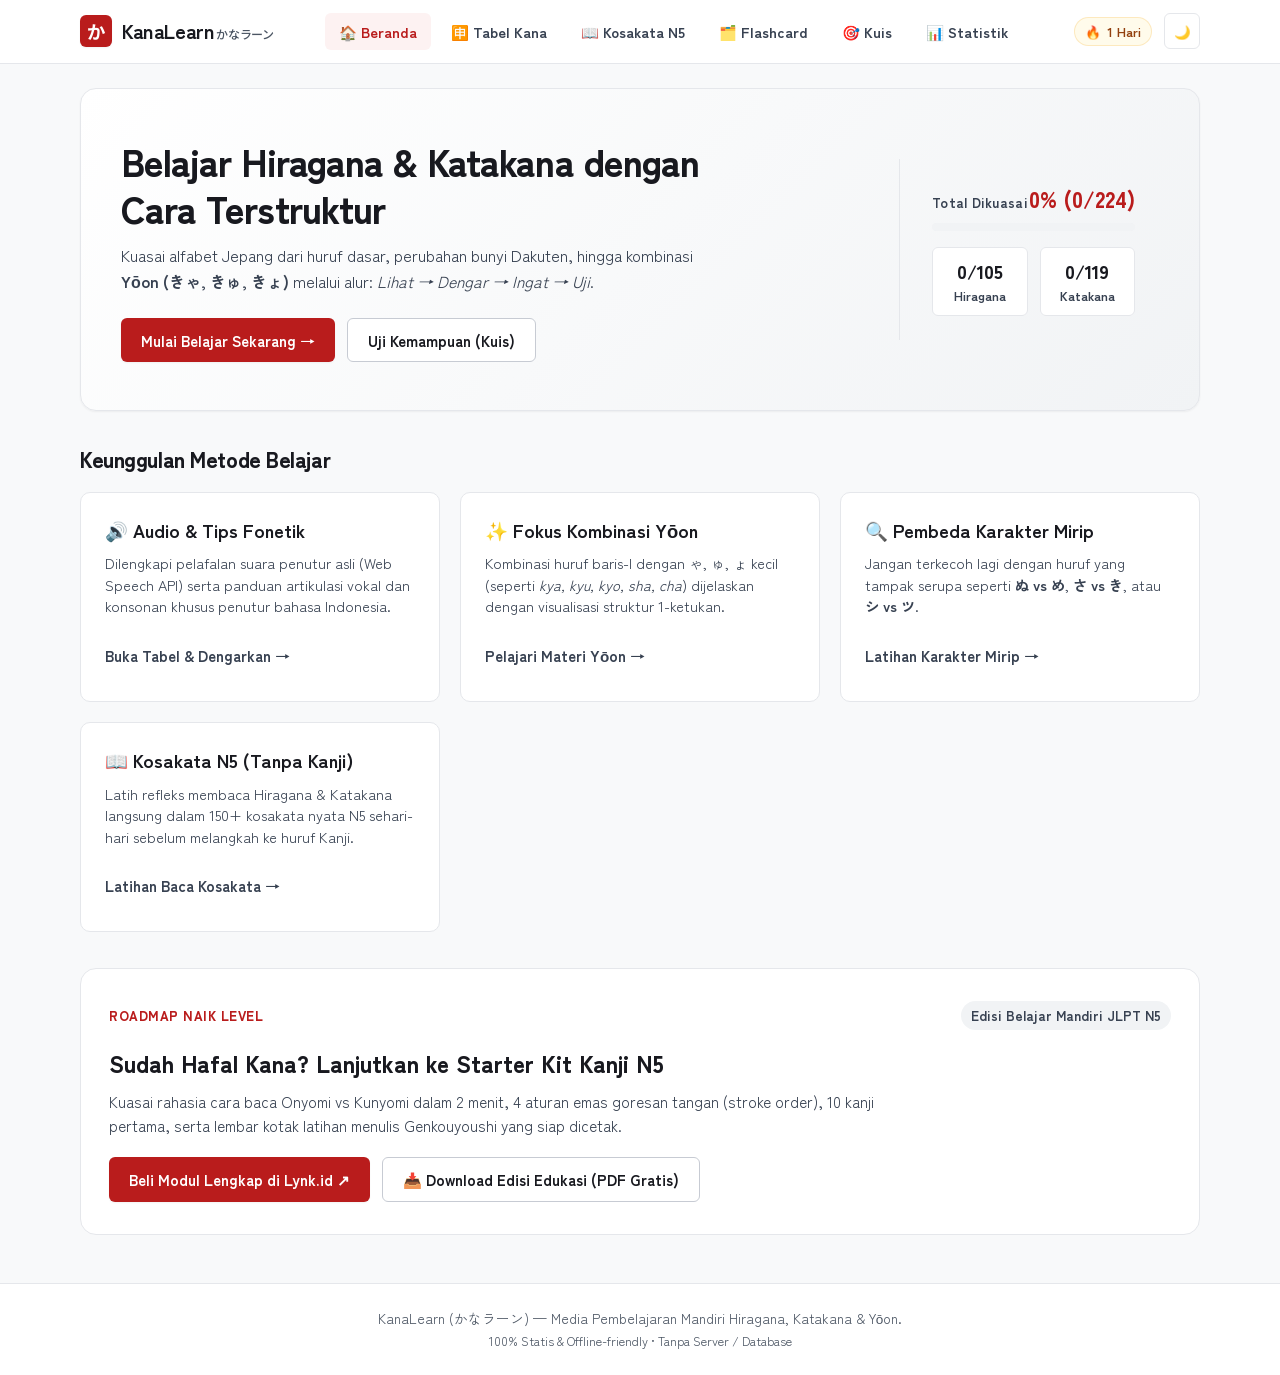
==== commit 8b40c302: "feat(product): perbarui tautan checkout Lynk.id dan sediakan tombol download langsung starter kit PD" ====
--- a/index.html
+++ b/index.html
@@ -267,8 +267,11 @@
             </p>
           </div>
           <div style="display: flex; gap: 12px; flex-wrap: wrap; margin-top: 4px;">
-            <a href="https://lynk.id/syarifhidayatullah/qjwgjm97kvzp" target="_blank" rel="noopener noreferrer" class="btn btn-primary" onclick="if(typeof fbq==='function'){fbq('track','InitiateCheckout',{content_name:'Starter Kit Kanji N5',currency:'IDR'});}">
-              Dapatkan Modul di Lynk.id ↗
+            <a href="https://lynk.id/syarifhidayatullah/74r0nknoqgn4/checkout" target="_blank" rel="noopener noreferrer" class="btn btn-primary" onclick="if(typeof fbq==='function'){fbq('track','InitiateCheckout',{content_name:'Starter Kit Kanji N5',currency:'IDR'});}">
+              Beli Modul Lengkap di Lynk.id ↗
+            </a>
+            <a href="downloads/Starter_Kit_Kanji_N5_Edisi_Edukasi.pdf" download="Starter_Kit_Kanji_N5_Edisi_Edukasi.pdf" class="btn btn-secondary" onclick="if(typeof fbq==='function'){fbq('track','Lead',{content_name:'Download Gratis Starter Kit Kanji N5'});}">
+              📥 Download Edisi Edukasi (PDF Gratis)
             </a>
           </div>
         </div>
@@ -306,10 +309,15 @@
           <button class="chip" data-filter="special">Karakter Khusus (っ/ー)</button>
         </div>
 
-        <!-- Search Bar -->
-        <div class="search-input-wrap">
-          <span class="search-icon">🔍</span>
-          <input type="search" id="kanaSearchInput" class="search-input" placeholder="Cari romaji atau kana..." aria-label="Cari karakter Kana">
+        <!-- Search Bar & Tour Action -->
+        <div style="display: flex; gap: 10px; width: 100%; flex-wrap: wrap;">
+          <div class="search-input-wrap" style="flex: 1; min-width: 220px;">
+            <span class="search-icon">🔍</span>
+            <input type="search" id="kanaSearchInput" class="search-input" placeholder="Cari romaji atau kana..." aria-label="Cari karakter Kana">
+          </div>
+          <button id="startKanaTourBtn" class="btn btn-primary" style="white-space: nowrap; padding: 10px 18px;" title="Mulai dari huruf pertama dan telusuri satu per satu">
+            ▶️ Telusuri Berurutan
+          </button>
         </div>
       </div>
 
@@ -434,8 +442,11 @@
             </p>
           </div>
           <div style="display: flex; gap: 12px; flex-wrap: wrap; margin-top: 4px;">
-            <a href="https://lynk.id/syarifhidayatullah/qjwgjm97kvzp" target="_blank" rel="noopener noreferrer" class="btn btn-primary" onclick="if(typeof fbq==='function'){fbq('track','InitiateCheckout',{content_name:'Starter Kit Kanji N5',currency:'IDR'});}">
-              Dapatkan Starter Kit Kanji N5 di Lynk.id ↗
+            <a href="https://lynk.id/syarifhidayatullah/74r0nknoqgn4/checkout" target="_blank" rel="noopener noreferrer" class="btn btn-primary" onclick="if(typeof fbq==='function'){fbq('track','InitiateCheckout',{content_name:'Starter Kit Kanji N5',currency:'IDR'});}">
+              Dapatkan Modul Lengkap di Lynk.id ↗
+            </a>
+            <a href="downloads/Starter_Kit_Kanji_N5_Edisi_Edukasi.pdf" download="Starter_Kit_Kanji_N5_Edisi_Edukasi.pdf" class="btn btn-secondary" onclick="if(typeof fbq==='function'){fbq('track','Lead',{content_name:'Download Gratis Starter Kit Kanji N5'});}">
+              📥 Download Edisi Edukasi (PDF Gratis)
             </a>
           </div>
         </div>
@@ -633,8 +644,11 @@
               Mantapkan hasil latihan membaca Anda dengan panduan cara baca Onyomi vs Kunyomi, aturan goresan, dan lembar latihan menulis tangan.
             </p>
             <div style="display: flex; gap: 10px; flex-wrap: wrap;">
-              <a href="https://lynk.id/syarifhidayatullah/qjwgjm97kvzp" target="_blank" rel="noopener noreferrer" class="btn btn-primary" style="flex: 1; min-width: 180px; justify-content: center;" onclick="if(typeof fbq==='function'){fbq('track','InitiateCheckout',{content_name:'Starter Kit Kanji N5',currency:'IDR'});}">
-                Dapatkan Starter Kit di Lynk.id ↗
+              <a href="https://lynk.id/syarifhidayatullah/74r0nknoqgn4/checkout" target="_blank" rel="noopener noreferrer" class="btn btn-primary" style="flex: 1; min-width: 180px; justify-content: center;" onclick="if(typeof fbq==='function'){fbq('track','InitiateCheckout',{content_name:'Starter Kit Kanji N5',currency:'IDR'});}">
+                Dapatkan di Lynk.id ↗
+              </a>
+              <a href="downloads/Starter_Kit_Kanji_N5_Edisi_Edukasi.pdf" download="Starter_Kit_Kanji_N5_Edisi_Edukasi.pdf" class="btn btn-secondary" style="flex: 1; min-width: 180px; justify-content: center;" onclick="if(typeof fbq==='function'){fbq('track','Lead',{content_name:'Download Gratis Starter Kit Kanji N5'});}">
+                📥 Download Gratis (PDF)
               </a>
             </div>
           </div>
@@ -733,6 +747,7 @@
       <button id="modalCloseBtn" class="modal-close-btn" aria-label="Tutup Detail Karakter">✕</button>
 
       <div class="modal-glyph-hero">
+        <div id="modalCharCounter" style="font-size: 0.8rem; font-weight: 700; color: var(--text-muted); margin-bottom: 4px;">Huruf 1 dari 46</div>
         <div id="modalChar" class="modal-glyph-char">き</div>
         <div id="modalRomaji" class="modal-romaji-badge">ki</div>
         <div id="modalScriptType" style="font-size: 0.8rem; color: var(--text-muted); text-transform: uppercase; margin-top: 4px;">
@@ -757,6 +772,16 @@
       <div id="modalSimilarSection" style="margin-top: 16px; display: none;">
         <div class="modal-section-title">Karakter yang Mirip (Awas Tertukar!)</div>
         <div id="modalSimilarList" class="modal-similar-chips"></div>
+      </div>
+
+      <!-- Navigasi Huruf: Sebelumnya & Selanjutnya -->
+      <div class="modal-nav-row" style="display: flex; gap: 10px; margin-top: 20px; padding-top: 16px; border-top: 1px solid var(--border-subtle);">
+        <button id="modalPrevCharBtn" class="btn btn-secondary" style="flex: 1; justify-content: center; padding: 12px 14px;" title="Huruf sebelumnya (bisa tekan panah kiri ←)">
+          ← Huruf Sebelumnya
+        </button>
+        <button id="modalNextCharBtn" class="btn btn-primary" style="flex: 1; justify-content: center; padding: 12px 14px;" title="Huruf selanjutnya (bisa tekan panah kanan →)">
+          Huruf Selanjutnya →
+        </button>
       </div>
     </div>
   </div>
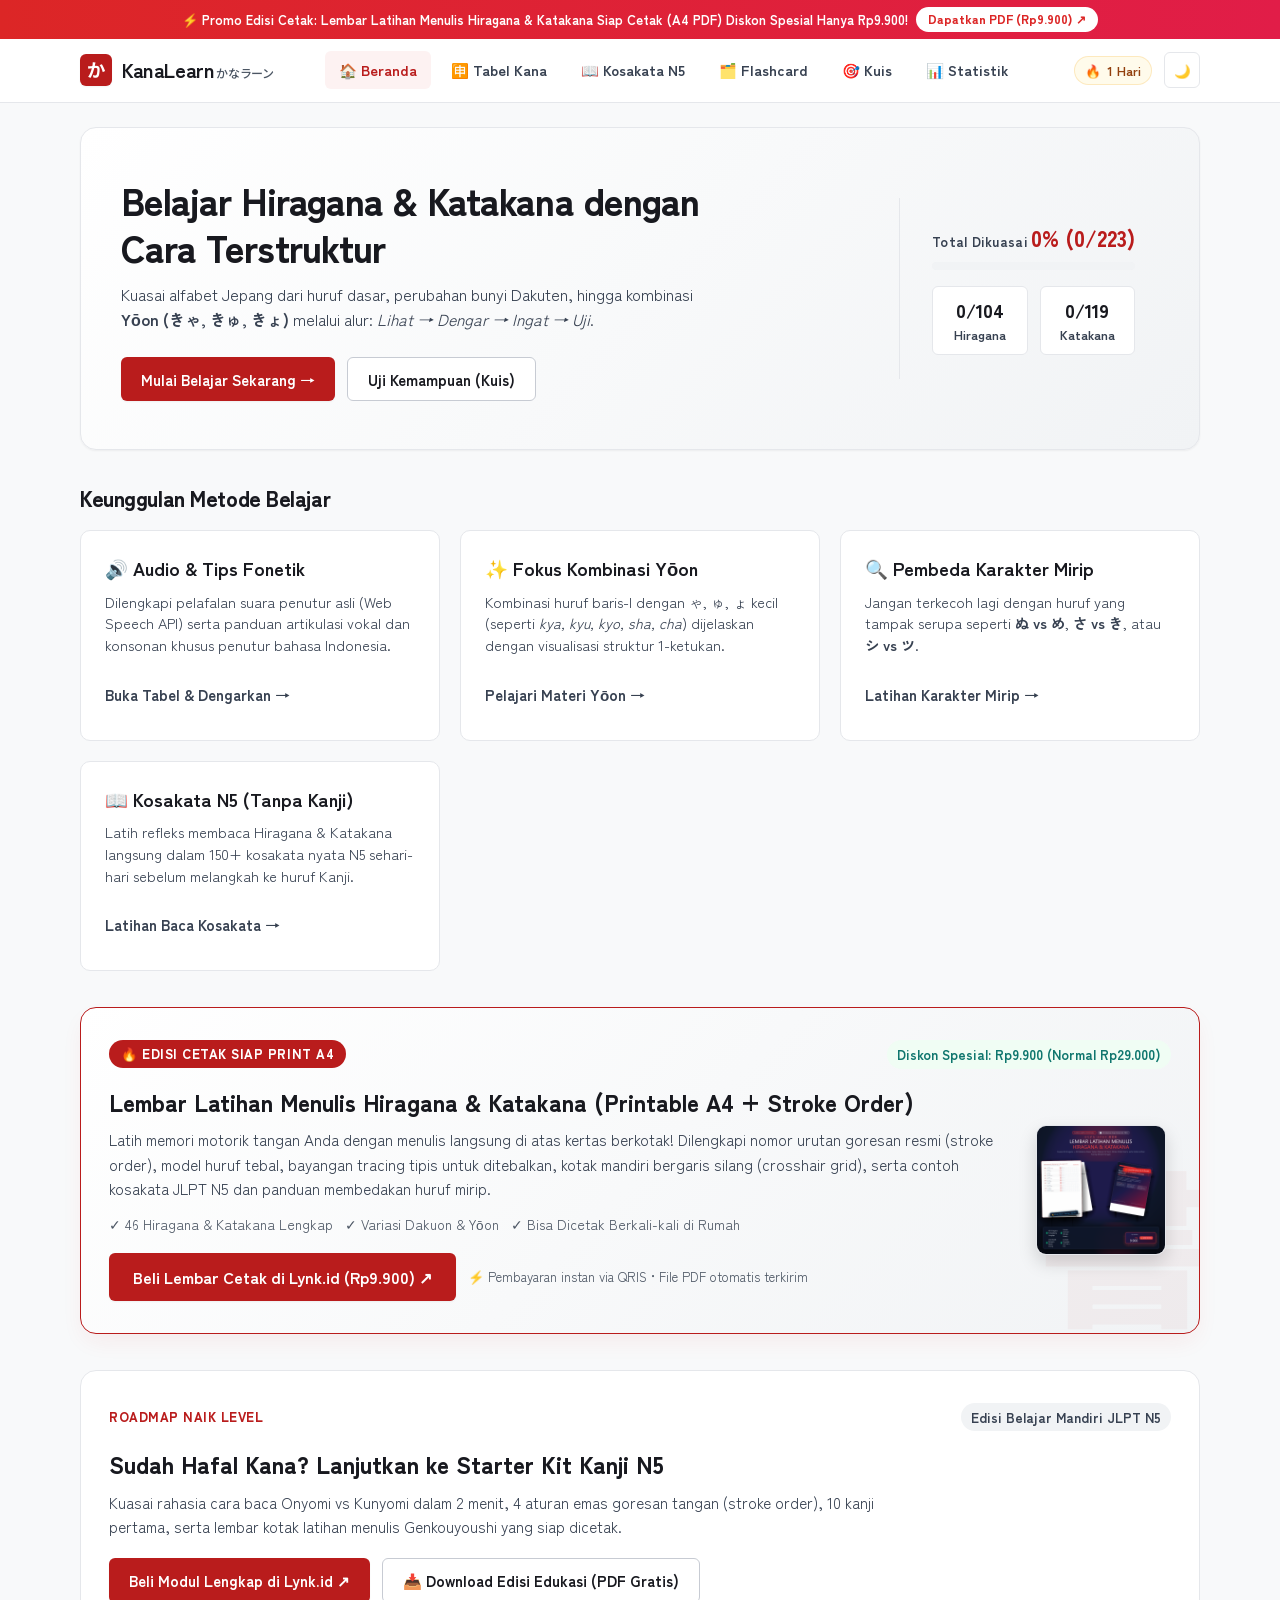
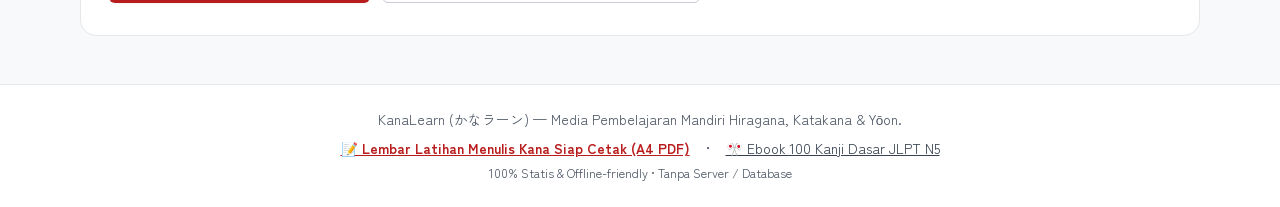
==== commit d769455a: "feat: tambahkan produk lembar latihan menulis kana di banner, beranda, tabel, kuis, dan footer" ====
--- a/index.html
+++ b/index.html
@@ -118,6 +118,14 @@
 </head>
 <body>
 
+  <!-- Top Notification Promo Bar -->
+  <div style="background: linear-gradient(90deg, #DC2626 0%, #E11D48 100%); color: #FFFFFF; font-size: 0.82rem; font-weight: 700; padding: 7px 16px; text-align: center; display: flex; align-items: center; justify-content: center; gap: 8px; flex-wrap: wrap;">
+    <span>⚡ <strong>Promo Edisi Cetak:</strong> Lembar Latihan Menulis Hiragana &amp; Katakana Siap Cetak (A4 PDF) Diskon Spesial Hanya <strong>Rp9.900</strong>!</span>
+    <a href="https://lynk.id/syarifhidayatullah/yvgnkdzjk212/checkout" target="_blank" rel="noopener noreferrer" style="background: #FFFFFF; color: #DC2626; padding: 3px 12px; border-radius: 9999px; text-decoration: none; font-weight: 800; font-size: 0.78rem; display: inline-flex; align-items: center; gap: 4px;" onclick="if(typeof fbq==='function'){fbq('track','InitiateCheckout',{content_name:'Top Banner Lembar Latihan Kana',currency:'IDR'});}">
+      Dapatkan PDF (Rp9.900) ↗
+    </a>
+  </div>
+
   <!-- Site Header -->
   <header class="site-header" role="banner">
     <div class="container header-inner">
@@ -251,6 +259,40 @@
         </div>
       </div>
 
+      <!-- Modul Latihan Fisik Cetak: Lembar Latihan Menulis Hiragana & Katakana -->
+      <section class="kana-worksheet-card">
+        <div style="display: flex; flex-direction: column; gap: 16px; position: relative; z-index: 2;">
+          <div style="display: flex; align-items: center; justify-content: space-between; flex-wrap: wrap; gap: 8px;">
+            <span style="font-size: 0.82rem; font-weight: 800; color: #FFFFFF; background: var(--accent-red); padding: 4px 12px; border-radius: 9999px; letter-spacing: 0.04em; text-transform: uppercase;">🔥 Edisi Cetak Siap Print A4</span>
+            <span style="font-size: 0.85rem; color: var(--accent-green); background: var(--bg-tint-green); padding: 4px 10px; border-radius: 9999px; font-weight: 700;">Diskon Spesial: Rp9.900 (Normal Rp29.000)</span>
+          </div>
+          <div style="display: flex; gap: 24px; align-items: center; flex-wrap: wrap;">
+            <div style="flex: 1; min-width: 280px;">
+              <h2 style="font-size: 1.45rem; font-weight: 800; color: var(--text-primary); margin-bottom: 8px;">
+                Lembar Latihan Menulis Hiragana &amp; Katakana (Printable A4 + Stroke Order)
+              </h2>
+              <p style="color: var(--text-secondary); font-size: 0.95rem; line-height: 1.6; margin-bottom: 14px;">
+                Latih memori motorik tangan Anda dengan menulis langsung di atas kertas berkotak! Dilengkapi nomor urutan goresan resmi (stroke order), model huruf tebal, bayangan tracing tipis untuk ditebalkan, kotak mandiri bergaris silang (crosshair grid), serta contoh kosakata JLPT N5 dan panduan membedakan huruf mirip.
+              </p>
+              <div style="display: flex; gap: 12px; font-size: 0.85rem; color: var(--text-muted); flex-wrap: wrap; margin-bottom: 18px;">
+                <span>✓ 46 Hiragana &amp; Katakana Lengkap</span>
+                <span>✓ Variasi Dakuon &amp; Yōon</span>
+                <span>✓ Bisa Dicetak Berkali-kali di Rumah</span>
+              </div>
+              <div style="display: flex; gap: 12px; flex-wrap: wrap; align-items: center;">
+                <a href="https://lynk.id/syarifhidayatullah/yvgnkdzjk212/checkout" target="_blank" rel="noopener noreferrer" class="btn btn-primary" style="padding: 12px 24px; font-size: 1rem; font-weight: 700;" onclick="if(typeof fbq==='function'){fbq('track','InitiateCheckout',{content_name:'Lembar Latihan Hiragana Katakana Home',currency:'IDR'});}">
+                  Beli Lembar Cetak di Lynk.id (Rp9.900) ↗
+                </a>
+                <span style="font-size: 0.82rem; color: var(--text-muted);">⚡ Pembayaran instan via QRIS • File PDF otomatis terkirim</span>
+              </div>
+            </div>
+            <div style="width: 140px; text-align: center; flex-shrink: 0;" class="hide-on-small-mobile">
+              <img src="lembar-latihan-kana-cover.png" alt="Cover Lembar Latihan Menulis Hiragana Katakana" style="width: 130px; height: 130px; object-fit: cover; border-radius: var(--radius-md); box-shadow: 0 8px 18px rgba(0,0,0,0.15); border: 1px solid var(--border-subtle);">
+            </div>
+          </div>
+        </div>
+      </section>
+
       <!-- Rekomendasi Modul Lanjutan (Kanji N5) -->
       <section style="margin-top: 36px; background: var(--bg-surface); border: 1px solid var(--border-subtle); border-radius: var(--radius-lg); padding: 32px 28px;">
         <div style="display: flex; flex-direction: column; gap: 16px;">
@@ -323,6 +365,16 @@
 
       <!-- Dynamic Yoon Banner (rendered when Yoon filter active) -->
       <div id="yoonFormulaContainer" style="display: none;"></div>
+
+      <!-- Banner Latihan Menulis Fisik Cetak -->
+      <div style="margin: 16px 0 20px; background: var(--bg-surface); border: 1px solid var(--border-medium); border-left: 4px solid var(--accent-red); border-radius: var(--radius-md); padding: 12px 18px; display: flex; align-items: center; justify-content: space-between; flex-wrap: wrap; gap: 12px; box-shadow: 0 4px 12px rgba(0,0,0,0.03);">
+        <div style="font-size: 0.88rem; color: var(--text-primary); line-height: 1.4;">
+          ✍️ <strong>Mau latihan menulis huruf-huruf di atas?</strong> Dapatkan <em>Lembar Latihan Menulis A4 Siap Cetak</em> lengkap dengan urutan goresan &amp; kotak tracing (PDF 18 hlm).
+        </div>
+        <a href="https://lynk.id/syarifhidayatullah/yvgnkdzjk212/checkout" target="_blank" rel="noopener noreferrer" class="btn btn-primary" style="padding: 8px 16px; font-size: 0.84rem; white-space: nowrap; font-weight: 700;" onclick="if(typeof fbq==='function'){fbq('track','InitiateCheckout',{content_name:'Lembar Latihan Kana Table Tab',currency:'IDR'});}">
+          Beli PDF (Rp9.900) ↗
+        </a>
+      </div>
 
       <!-- Characters Grid -->
       <div id="kanaCardsContainer" class="kana-grid" aria-live="polite"></div>
@@ -632,23 +684,28 @@
             <div id="quizResultMissedList" style="display: flex; gap: 8px; flex-wrap: wrap;"></div>
           </div>
 
-          <!-- Rekomendasi Naik Level Setelah Kuis -->
-          <div style="margin: 20px 0; background: var(--bg-subtle); border: 1px solid var(--border-subtle); border-radius: var(--radius-md); padding: 20px; text-align: left;">
-            <div style="font-size: 0.8rem; font-weight: 800; color: var(--accent-red); margin-bottom: 4px; letter-spacing: 0.04em;">
-              LANGKAH BELAJAR SELANJUTNYA
-            </div>
-            <h3 style="font-size: 1.1rem; font-weight: 800; color: var(--text-primary); margin-bottom: 6px;">
-              Tingkatkan Kemampuan ke Kanji JLPT N5
+          <!-- Rekomendasi Modul Latihan Setelah Kuis (Tripwire Offer) -->
+          <div style="margin: 20px 0; background: linear-gradient(135deg, var(--bg-surface) 0%, var(--bg-subtle) 100%); border: 1.5px solid var(--accent-red); border-radius: var(--radius-md); padding: 22px; text-align: left; box-shadow: 0 8px 24px -4px rgba(220, 38, 38, 0.12);">
+            <div style="display: flex; justify-content: space-between; align-items: center; margin-bottom: 8px; flex-wrap: wrap; gap: 6px;">
+              <span style="font-size: 0.8rem; font-weight: 800; color: #FFFFFF; background: var(--accent-red); padding: 3px 10px; border-radius: 9999px; letter-spacing: 0.04em; text-transform: uppercase;">
+                SPECIAL OFFER PESERTA KUIS
+              </span>
+              <span style="font-size: 0.85rem; font-weight: 700; color: var(--accent-green); background: var(--bg-tint-green); padding: 2px 8px; border-radius: 9999px;">
+                Diskon 65%: Rp9.900 (Normal Rp29.000)
+              </span>
+            </div>
+            <h3 style="font-size: 1.18rem; font-weight: 800; color: var(--text-primary); margin-bottom: 6px;">
+              Latih Tulisan Tangan: Lembar Latihan Menulis Hiragana &amp; Katakana (A4 PDF)
             </h3>
-            <p style="font-size: 0.9rem; color: var(--text-secondary); line-height: 1.5; margin-bottom: 16px;">
-              Mantapkan hasil latihan membaca Anda dengan panduan cara baca Onyomi vs Kunyomi, aturan goresan, dan lembar latihan menulis tangan.
+            <p style="font-size: 0.9rem; color: var(--text-secondary); line-height: 1.5; margin-bottom: 14px;">
+              Menulis langsung di atas kertas berkotak terbukti 5x lebih cepat merekam bentuk huruf ke memori otak dibanding mengetik di layar. Dilengkapi urutan goresan resmi (stroke order), model tebal, tracing bayangan, kotak mandiri bergaris silang, serta contoh kosakata JLPT N5.
             </p>
             <div style="display: flex; gap: 10px; flex-wrap: wrap;">
-              <a href="https://lynk.id/syarifhidayatullah/74r0nknoqgn4/checkout" target="_blank" rel="noopener noreferrer" class="btn btn-primary" style="flex: 1; min-width: 180px; justify-content: center;" onclick="if(typeof fbq==='function'){fbq('track','InitiateCheckout',{content_name:'Starter Kit Kanji N5',currency:'IDR'});}">
-                Dapatkan di Lynk.id ↗
+              <a href="https://lynk.id/syarifhidayatullah/yvgnkdzjk212/checkout" target="_blank" rel="noopener noreferrer" class="btn btn-primary" style="flex: 1; min-width: 220px; justify-content: center; font-weight: 700; padding: 12px 18px;" onclick="if(typeof fbq==='function'){fbq('track','InitiateCheckout',{content_name:'Lembar Latihan Kana Quiz Result',currency:'IDR'});}">
+                Dapatkan Lembar Cetak (Rp9.900) ↗
               </a>
-              <a href="downloads/Starter_Kit_Kanji_N5_Edisi_Edukasi.pdf" download="Starter_Kit_Kanji_N5_Edisi_Edukasi.pdf" class="btn btn-secondary" style="flex: 1; min-width: 180px; justify-content: center;" onclick="if(typeof fbq==='function'){fbq('track','Lead',{content_name:'Download Gratis Starter Kit Kanji N5'});}">
-                📥 Download Gratis (PDF)
+              <a href="https://100kanjin5.netlify.app" target="_blank" rel="noopener noreferrer" class="btn btn-secondary" style="flex: 1; min-width: 180px; justify-content: center; padding: 12px 18px;">
+                Roadmap Lanjutan: Ebook Kanji N5 →
               </a>
             </div>
           </div>
@@ -818,7 +875,16 @@
   <footer class="site-footer" role="contentinfo">
     <div class="container">
       <p>KanaLearn (かなラーン) — Media Pembelajaran Mandiri Hiragana, Katakana &amp; Yōon.</p>
-      <p style="margin-top: 4px; font-size: 0.78rem;">100% Statis &amp; Offline-friendly • Tanpa Server / Database</p>
+      <p style="margin-top: 8px; font-size: 0.86rem; display: flex; justify-content: center; gap: 16px; flex-wrap: wrap;">
+        <a href="https://lynk.id/syarifhidayatullah/yvgnkdzjk212/checkout" target="_blank" rel="noopener noreferrer" style="color: var(--accent-red); font-weight: 700; text-decoration: underline;" onclick="if(typeof fbq==='function'){fbq('track','InitiateCheckout',{content_name:'Footer Lembar Latihan Kana',currency:'IDR'});}">
+          📝 Lembar Latihan Menulis Kana Siap Cetak (A4 PDF)
+        </a>
+        <span>•</span>
+        <a href="https://100kanjin5.netlify.app" target="_blank" rel="noopener noreferrer" style="color: var(--text-secondary); text-decoration: underline;">
+          🎌 Ebook 100 Kanji Dasar JLPT N5
+        </a>
+      </p>
+      <p style="margin-top: 6px; font-size: 0.78rem; color: var(--text-muted);">100% Statis &amp; Offline-friendly • Tanpa Server / Database</p>
     </div>
   </footer>
 
--- a/css/style.css
+++ b/css/style.css
@@ -1755,3 +1755,33 @@
   opacity: 0.04;
   pointer-events: none;
 }
+
+.kana-worksheet-card {
+  margin-top: 36px;
+  background: linear-gradient(135deg, var(--bg-surface) 0%, var(--bg-subtle) 100%);
+  border: 1.5px solid var(--accent-red);
+  border-radius: var(--radius-lg);
+  padding: 32px 28px;
+  position: relative;
+  overflow: hidden;
+  box-shadow: 0 10px 25px -5px rgba(220, 38, 38, 0.08);
+}
+
+.kana-worksheet-card::before {
+  content: "書";
+  position: absolute;
+  right: -15px;
+  bottom: -35px;
+  font-family: var(--font-kana);
+  font-size: 11rem;
+  font-weight: 900;
+  color: var(--accent-red);
+  opacity: 0.04;
+  pointer-events: none;
+}
+
+@media (max-width: 640px) {
+  .hide-on-small-mobile {
+    display: none !important;
+  }
+}
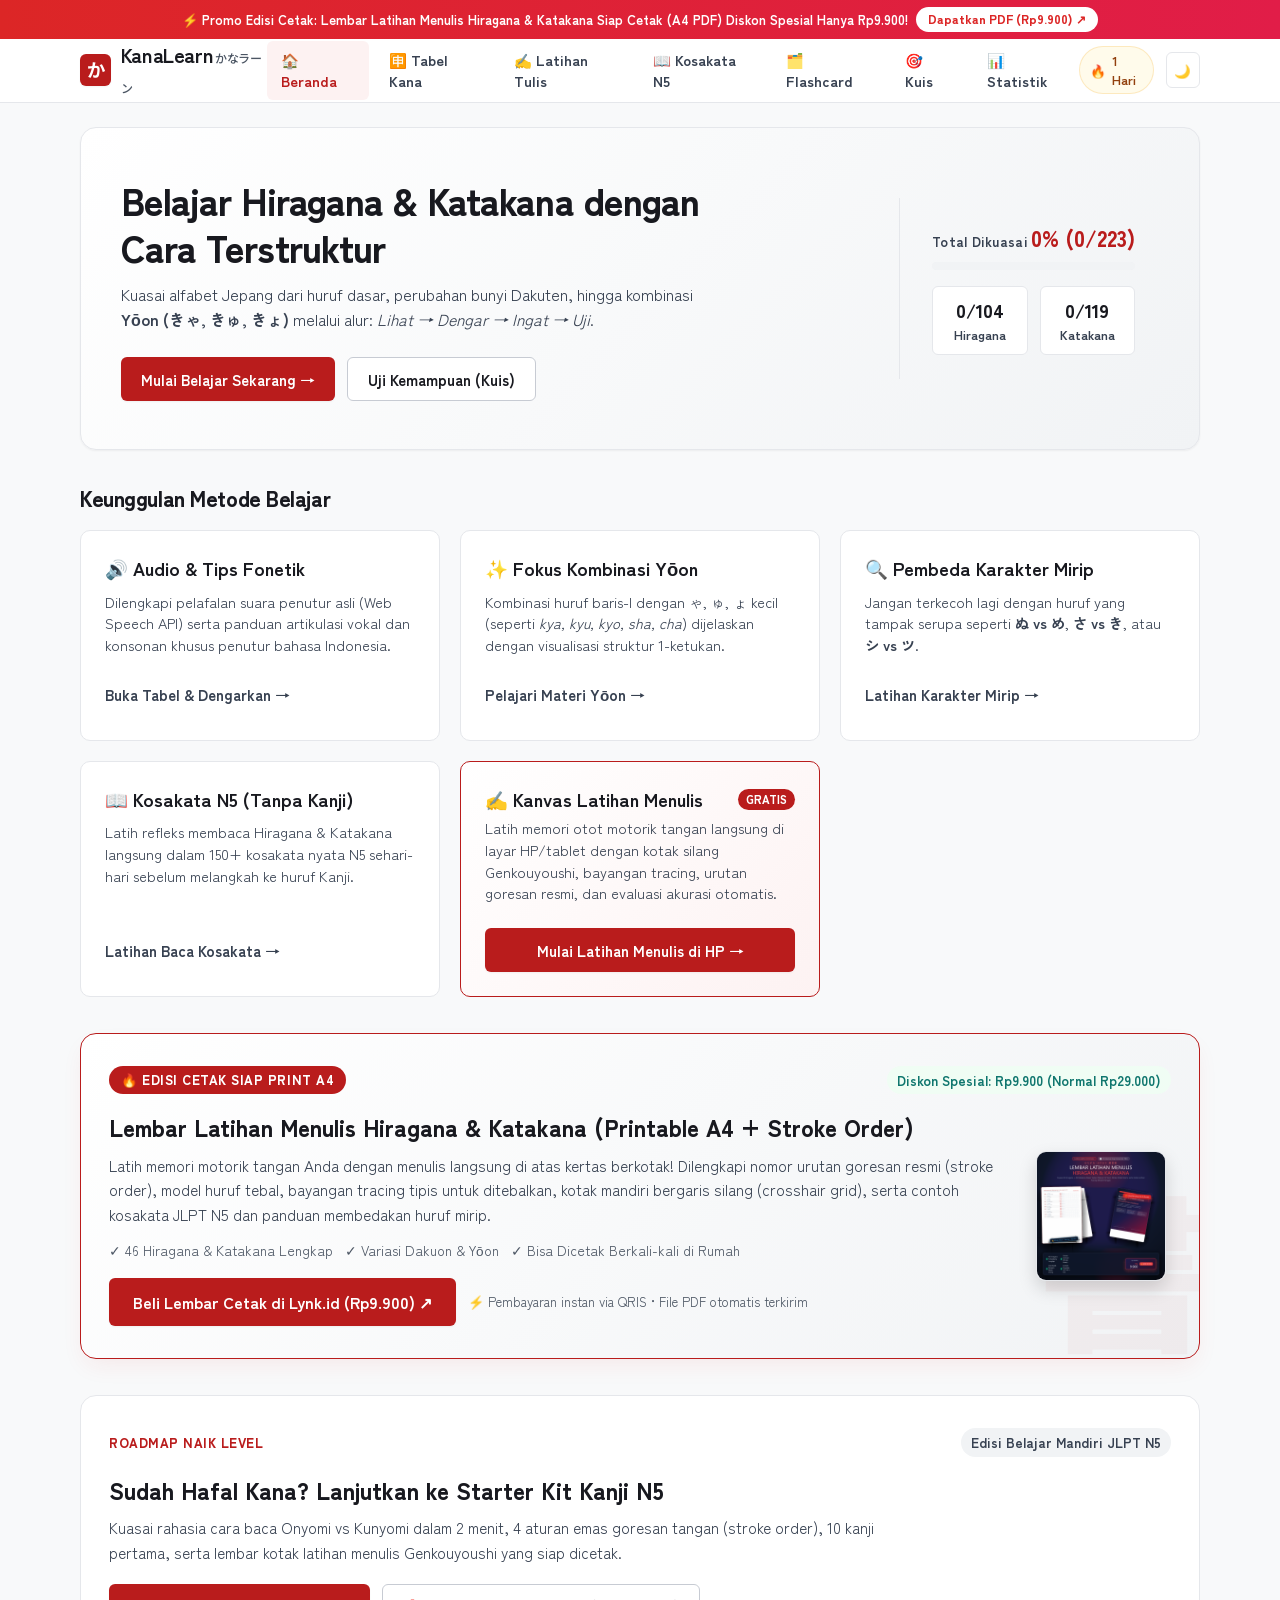
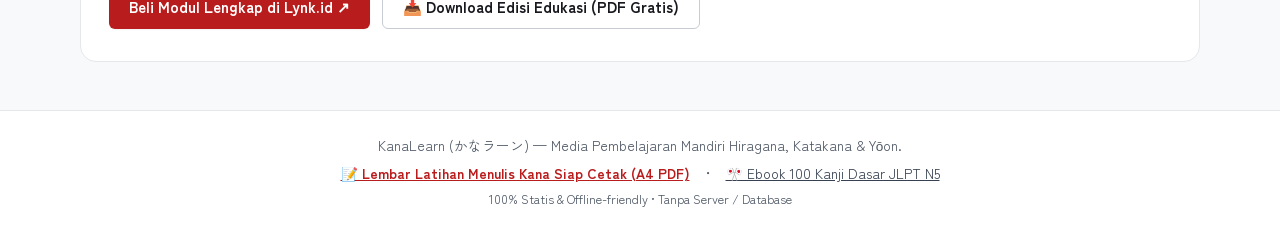
==== commit c7670cba: "feat: tambahkan fitur kanvas latihan menulis kana interaktif di HP dan arsitektur akses lisensi" ====
--- a/index.html
+++ b/index.html
@@ -138,6 +138,7 @@
       <nav class="desktop-nav" aria-label="Navigasi Utama">
         <a href="#home" class="nav-link active" data-nav="homeTab">🏠 Beranda</a>
         <a href="#learn" class="nav-link" data-nav="learnTab">🈸 Tabel Kana</a>
+        <a href="#write" class="nav-link" data-nav="writeTab">✍️ Latihan Tulis</a>
         <a href="#vocab" class="nav-link" data-nav="vocabTab">📖 Kosakata N5</a>
         <a href="#flashcard" class="nav-link" data-nav="flashcardTab">🗂️ Flashcard</a>
         <a href="#quiz" class="nav-link" data-nav="quizTab">🎯 Kuis</a>
@@ -257,6 +258,21 @@
             Latihan Baca Kosakata →
           </button>
         </div>
+
+        <div class="feature-box" style="border: 1.5px solid var(--accent-red); background: linear-gradient(135deg, var(--bg-surface) 0%, var(--bg-tint-red) 100%);">
+          <div>
+            <div style="display: flex; align-items: center; justify-content: space-between; margin-bottom: 4px;">
+              <h3 class="feature-title" style="margin-bottom: 0;"><span class="feature-icon">✍️</span> Kanvas Latihan Menulis</h3>
+              <span style="font-size: 0.72rem; font-weight: 800; color: #FFFFFF; background: var(--accent-red); padding: 2px 8px; border-radius: 9999px;">GRATIS</span>
+            </div>
+            <p class="feature-desc">
+              Latih memori otot motorik tangan langsung di layar HP/tablet dengan kotak silang Genkouyoushi, bayangan tracing, urutan goresan resmi, dan evaluasi akurasi otomatis.
+            </p>
+          </div>
+          <button id="ctaWriteBtn" class="btn btn-primary" style="justify-content: center; width: 100%; margin-top: 8px; font-weight: 700;">
+            Mulai Latihan Menulis di HP →
+          </button>
+        </div>
       </div>
 
       <!-- Modul Latihan Fisik Cetak: Lembar Latihan Menulis Hiragana & Katakana -->
@@ -369,11 +385,16 @@
       <!-- Banner Latihan Menulis Fisik Cetak -->
       <div style="margin: 16px 0 20px; background: var(--bg-surface); border: 1px solid var(--border-medium); border-left: 4px solid var(--accent-red); border-radius: var(--radius-md); padding: 12px 18px; display: flex; align-items: center; justify-content: space-between; flex-wrap: wrap; gap: 12px; box-shadow: 0 4px 12px rgba(0,0,0,0.03);">
         <div style="font-size: 0.88rem; color: var(--text-primary); line-height: 1.4;">
-          ✍️ <strong>Mau latihan menulis huruf-huruf di atas?</strong> Dapatkan <em>Lembar Latihan Menulis A4 Siap Cetak</em> lengkap dengan urutan goresan &amp; kotak tracing (PDF 18 hlm).
-        </div>
-        <a href="https://lynk.id/syarifhidayatullah/yvgnkdzjk212/checkout" target="_blank" rel="noopener noreferrer" class="btn btn-primary" style="padding: 8px 16px; font-size: 0.84rem; white-space: nowrap; font-weight: 700;" onclick="if(typeof fbq==='function'){fbq('track','InitiateCheckout',{content_name:'Lembar Latihan Kana Table Tab',currency:'IDR'});}">
-          Beli PDF (Rp9.900) ↗
-        </a>
+          ✍️ <strong>Mau latihan menulis langsung di HP?</strong> Gunakan kanvas interaktif gratis dengan kotak Genkouyoushi &amp; cek akurasi, atau dapatkan edisi cetak A4 fisik.
+        </div>
+        <div style="display: flex; gap: 8px; flex-wrap: wrap;">
+          <button class="btn btn-secondary" onclick="document.querySelector('[data-nav=\'writeTab\']').click()" style="padding: 8px 14px; font-size: 0.84rem; font-weight: 700;">
+            ✍️ Kanvas Menulis (Gratis)
+          </button>
+          <a href="https://lynk.id/syarifhidayatullah/yvgnkdzjk212/checkout" target="_blank" rel="noopener noreferrer" class="btn btn-primary" style="padding: 8px 16px; font-size: 0.84rem; white-space: nowrap; font-weight: 700;" onclick="if(typeof fbq==='function'){fbq('track','InitiateCheckout',{content_name:'Lembar Latihan Kana Table Tab',currency:'IDR'});}">
+            Beli PDF (Rp9.900) ↗
+          </a>
+        </div>
       </div>
 
       <!-- Characters Grid -->
@@ -384,6 +405,231 @@
 
       <!-- Special Characters Container (rendered when special filter active) -->
       <div id="specialSectionContainer" style="display: none;"></div>
+    </section>
+
+    <!-- =========================================================
+         TAB: KANVAS LATIHAN MENULIS (writeTab)
+         Fitur Latihan Menulis di HP/Desktop dengan Kotak Genkouyoushi & Tracing
+         ========================================================= -->
+    <section id="writeTab" class="tab-view" aria-labelledby="writeHeadline">
+      <!-- Header & Intro -->
+      <div style="margin-bottom: 20px;">
+        <div style="display: flex; align-items: center; justify-content: space-between; flex-wrap: wrap; gap: 8px; margin-bottom: 6px;">
+          <h2 id="writeHeadline" style="font-size: 1.75rem; font-weight: 800; letter-spacing: -0.02em; margin-bottom: 0;">
+            Kanvas Latihan Menulis Kana (手書き練習)
+          </h2>
+          <span class="access-badge-pill" id="writeAccessStatusPill">
+            ✨ Akses Terbuka: Gratis (Promo)
+          </span>
+        </div>
+        <p style="color: var(--text-secondary); font-size: 0.95rem;">
+          Latih memori motorik tangan dan urutan goresan resmi langsung dari layar handphone atau tablet Anda.
+        </p>
+      </div>
+
+      <!-- Access & License Info Bar -->
+      <div class="writing-access-card">
+        <div style="display: flex; align-items: center; gap: 10px; font-size: 0.88rem; color: var(--text-primary); line-height: 1.4;">
+          <span style="font-size: 1.3rem;">🎉</span>
+          <div>
+            <strong>Mode Akses Terbuka:</strong> Fitur kanvas menulis interaktif ini dapat digunakan secara <em>bebas tanpa bayar</em> selama periode rilis saat ini.
+          </div>
+        </div>
+        <div style="display: flex; gap: 8px; align-items: center; flex-wrap: wrap;">
+          <button id="writeLicenseInfoBtn" class="btn btn-secondary" style="padding: 6px 12px; font-size: 0.8rem; font-weight: 700;">
+            🔑 Info Lisensi &amp; Aktivasi
+          </button>
+          <a href="https://lynk.id/syarifhidayatullah/yvgnkdzjk212/checkout" target="_blank" rel="noopener noreferrer" class="btn btn-primary" style="padding: 6px 14px; font-size: 0.8rem; font-weight: 700;" onclick="if(typeof fbq==='function'){fbq('track','InitiateCheckout',{content_name:'Write Tab Printable Upsell',currency:'IDR'});}">
+            Beli Versi Cetak A4 (Rp9.900) ↗
+          </a>
+        </div>
+      </div>
+
+      <!-- Script & Row Filter Controls -->
+      <div class="explorer-controls" style="margin-bottom: 16px;">
+        <!-- Script Toggle: Hiragana vs Katakana -->
+        <div class="script-segmented-control" role="group" aria-label="Pilih Alfabet Menulis">
+          <button class="segment-btn active" id="writeScriptHiraBtn" data-write-script="hiragana">Hiragana (ひらがな)</button>
+          <button class="segment-btn" id="writeScriptKataBtn" data-write-script="katakana">Katakana (カタカナ)</button>
+        </div>
+
+        <!-- Row Selector Pills -->
+        <div class="filter-chips" id="writeGroupChips" role="group" aria-label="Pilih Baris Huruf">
+          <button class="chip active" data-write-group="all">Semua Baris</button>
+          <button class="chip" data-write-group="a">Baris A (あ)</button>
+          <button class="chip" data-write-group="ka">Baris Ka (か)</button>
+          <button class="chip" data-write-group="sa">Baris Sa (さ)</button>
+          <button class="chip" data-write-group="ta">Baris Ta (た)</button>
+          <button class="chip" data-write-group="na">Baris Na (な)</button>
+          <button class="chip" data-write-group="ha">Baris Ha (は)</button>
+          <button class="chip" data-write-group="ma">Baris Ma (ま)</button>
+          <button class="chip" data-write-group="ya">Baris Ya (や)</button>
+          <button class="chip" data-write-group="ra">Baris Ra (ら)</button>
+          <button class="chip" data-write-group="wa">Baris Wa/N (わ)</button>
+        </div>
+
+        <!-- Horizontal Character Chips Carousel -->
+        <div class="char-scroll-track" id="writeCharChipsContainer" aria-label="Pilih Karakter Spesifik"></div>
+      </div>
+
+      <!-- Workspace 2 Kolom (Kanvas & Panduan) -->
+      <div class="writing-workspace">
+        <!-- Kolom Kiri: Kanvas & Peralatan Gambar -->
+        <div class="writing-canvas-card">
+          <!-- Karakter Info & Audio Header -->
+          <div class="writing-char-hero">
+            <div class="char-hero-left">
+              <div class="char-hero-badge" id="writeCharGlyph">あ</div>
+              <div class="char-hero-meta">
+                <span class="char-hero-romaji" id="writeCharRomaji">a</span>
+                <span class="char-hero-strokes" id="writeCharStrokes">3 Goresan Resmi</span>
+              </div>
+            </div>
+            <div style="display: flex; gap: 8px; align-items: center;">
+              <button id="writeAudioBtn" class="btn btn-secondary" style="padding: 8px 12px; font-size: 0.85rem;" title="Dengarkan pengucapan audio">
+                🔊 Audio
+              </button>
+              <button id="writeMasterToggleBtn" class="btn btn-primary" style="padding: 8px 12px; font-size: 0.85rem;" title="Tandai sudah dikuasai">
+                + Dikuasai
+              </button>
+            </div>
+          </div>
+
+          <!-- Kanvas Interaktif Sentuhan (HTML5 Canvas dengan Penyangga DPR) -->
+          <div class="writing-canvas-wrapper" id="canvasWrapper">
+            <canvas id="writingCanvas" width="360" height="360" aria-label="Kanvas menulis huruf Kana"></canvas>
+          </div>
+
+          <!-- Toolbar Alat Gambar (Kuas, Penghapus, Warna, Ukuran) -->
+          <div class="canvas-toolbar-row">
+            <div class="canvas-tool-group">
+              <button id="toolBrushBtn" class="tool-btn active" title="Alat Kuas Tinta">
+                🖌️ Kuas
+              </button>
+              <button id="toolEraserBtn" class="tool-btn" title="Alat Penghapus">
+                🧹 Penghapus
+              </button>
+            </div>
+
+            <!-- Palet Warna Tinta -->
+            <div class="canvas-tool-group" aria-label="Pilih Warna Tinta">
+              <button class="color-swatch-btn color-sumi active" data-color="#1e293b" title="Hitam Sumi (Standar)"></button>
+              <button class="color-swatch-btn color-vermilion" data-color="#dc2626" title="Merah Vermilion (Koreksi Guru)"></button>
+              <button class="color-swatch-btn color-indigo" data-color="#2563eb" title="Biru Indigo"></button>
+            </div>
+
+            <!-- Aksi Kanvas: Undo & Hapus Semua -->
+            <div class="canvas-tool-group">
+              <button id="writeUndoBtn" class="tool-btn" title="Batalkan goresan terakhir (Undo)">
+                ↩ Batal
+              </button>
+              <button id="writeClearBtn" class="tool-btn" title="Bersihkan seluruh coretan">
+                🗑 Hapus
+              </button>
+            </div>
+          </div>
+
+          <!-- Opsi Tampilan Kanvas (Tracing & Kotak Garis) -->
+          <div class="canvas-options-row">
+            <label class="canvas-option-label" title="Tampilkan bayangan huruf untuk panduan tracing">
+              <input type="checkbox" id="toggleGhostCheckbox" checked>
+              <span>Bayangan Tracing (Ghost)</span>
+            </label>
+            <label class="canvas-option-label" title="Tampilkan garis bantu kotak silang Genkouyoushi">
+              <input type="checkbox" id="toggleGridCheckbox" checked>
+              <span>Kotak Silang Genkouyoushi</span>
+            </label>
+          </div>
+
+          <!-- Tombol Evaluasi & Cek Kemiripan -->
+          <button id="writeEvaluateBtn" class="btn btn-primary" style="width: 100%; justify-content: center; padding: 12px 16px; font-weight: 800; font-size: 0.95rem;">
+            🔍 Evaluasi Tulisan (Cek Akurasi)
+          </button>
+
+          <!-- Kartu Hasil Evaluasi (Dinamis Muncul Setelah Dicek) -->
+          <div id="accuracyResultCard" class="accuracy-card" style="display: none;">
+            <div class="accuracy-header">
+              <span style="font-weight: 800; font-size: 0.9rem; color: var(--text-primary);">Akurasi Goresan:</span>
+              <span id="accuracyScoreBadge" style="font-weight: 800; font-size: 1rem; color: var(--accent-red);">0%</span>
+            </div>
+            <div class="accuracy-meter-bar">
+              <div id="accuracyMeterFill" class="accuracy-meter-fill" style="width: 0%;"></div>
+            </div>
+            <div style="font-weight: 700; font-size: 0.86rem; color: var(--text-primary); margin-bottom: 4px;" id="accuracyGradeText">
+              -
+            </div>
+            <div class="accuracy-feedback-text" id="accuracyFeedbackText">
+              -
+            </div>
+          </div>
+
+          <!-- Tombol Navigasi Huruf (Sebelumnya & Selanjutnya) -->
+          <div style="display: flex; gap: 10px; margin-top: 4px;">
+            <button id="writePrevCharBtn" class="btn btn-secondary" style="flex: 1; justify-content: center; padding: 10px 14px;">
+              ← Sebelumnya
+            </button>
+            <button id="writeNextCharBtn" class="btn btn-primary" style="flex: 1; justify-content: center; padding: 10px 14px;">
+              Selanjutnya →
+            </button>
+          </div>
+        </div>
+
+        <!-- Kolom Kanan: Panduan Urutan Goresan & Kosakata -->
+        <div class="stroke-info-panel">
+          <!-- Kartu Panduan Urutan Goresan Resmi -->
+          <div class="stroke-guide-card">
+            <div style="display: flex; align-items: center; justify-content: space-between; flex-wrap: wrap; gap: 8px;">
+              <h3 style="font-size: 1.15rem; font-weight: 800; color: var(--text-primary); margin: 0;">
+                📝 Panduan Urutan Goresan (Stroke Order)
+              </h3>
+              <span style="font-size: 0.78rem; font-weight: 700; color: var(--accent-red); background: var(--bg-tint-red); padding: 3px 8px; border-radius: var(--radius-full);">
+                Aturan Baku Kaligrafi
+              </span>
+            </div>
+
+            <!-- Daftar Langkah-Langkah Goresan -->
+            <div class="stroke-steps-list" id="writeStrokeStepsContainer"></div>
+
+            <!-- Tips Bentuk & Keseimbangan Karakter -->
+            <div style="margin-top: 16px; padding: 12px 14px; background: var(--bg-subtle); border-radius: var(--radius-md); font-size: 0.85rem; color: var(--text-secondary); line-height: 1.5;">
+              💡 <strong>Tips Proporsi:</strong> <span id="writeCharTip">Perhatikan titik pusat dan keseimbangan tarikan garis di dalam kuadran kotak.</span>
+            </div>
+          </div>
+
+          <!-- Kotak Contoh Kosakata JLPT N5 -->
+          <div class="writing-vocab-box">
+            <div>
+              <div style="font-size: 0.76rem; font-weight: 800; text-transform: uppercase; color: var(--accent-amber); letter-spacing: 0.04em;">
+                Contoh Kosakata Terkait
+              </div>
+              <div style="font-size: 1.1rem; font-weight: 800; color: var(--text-primary); margin-top: 2px;">
+                <span id="writeVocabJp">あめ</span> <span id="writeVocabRom" style="color: var(--text-muted); font-size: 0.9rem; font-weight: 600;">(ame)</span>
+              </div>
+            </div>
+            <div style="text-align: right;">
+              <span id="writeVocabId" style="font-weight: 700; color: var(--text-primary);">Hujan / Permen</span>
+            </div>
+          </div>
+
+          <!-- Upsell Modul Cetak Lembar Latihan Fisik -->
+          <div class="kana-worksheet-card" style="margin-top: 0; padding: 22px 20px;">
+            <div style="position: relative; z-index: 2;">
+              <div style="font-size: 0.78rem; font-weight: 800; color: var(--accent-red); text-transform: uppercase; letter-spacing: 0.04em; margin-bottom: 4px;">
+                Ingin Latihan di Kertas Fisik?
+              </div>
+              <h4 style="font-size: 1.1rem; font-weight: 800; color: var(--text-primary); margin: 0 0 8px;">
+                Lembar Latihan Menulis Kana Siap Cetak (A4 PDF)
+              </h4>
+              <p style="font-size: 0.85rem; color: var(--text-secondary); line-height: 1.5; margin-bottom: 14px;">
+                Menulis fisik di atas kertas bergaris silang terbukti mempercepat memori tangan hingga 5x lipat. Dilengkapi 46 Hiragana &amp; Katakana, variasi Dakuten/Yōon, dan lembar kotak kosong.
+              </p>
+              <a href="https://lynk.id/syarifhidayatullah/yvgnkdzjk212/checkout" target="_blank" rel="noopener noreferrer" class="btn btn-primary" style="font-weight: 700; font-size: 0.86rem; padding: 8px 16px;" onclick="if(typeof fbq==='function'){fbq('track','InitiateCheckout',{content_name:'Write Tab Printable Box',currency:'IDR'});}">
+                Dapatkan Lembar Latihan A4 (Rp9.900) ↗
+              </a>
+            </div>
+          </div>
+        </div>
+      </div>
     </section>
 
     <!-- =========================================================
@@ -821,6 +1067,12 @@
         </button>
       </div>
 
+      <div style="margin-top: 10px;">
+        <button id="modalWritePracticeBtn" class="btn btn-ghost" style="width: 100%; justify-content: center; border: 1.5px solid var(--accent-red); color: var(--accent-red); font-weight: 700; background: var(--bg-tint-red);">
+          ✍️ Latih Menulis Huruf Ini di Kanvas →
+        </button>
+      </div>
+
       <div class="modal-section-title">Tips Pelafalan (Untuk Penutur Indonesia)</div>
       <div id="modalTipContent" class="modal-tip-box">
         Pelafalan standar.
@@ -852,6 +1104,10 @@
     <a href="#learn" class="mobile-nav-item" data-nav="learnTab">
       <span class="mobile-nav-icon">🈸</span>
       <span>Tabel</span>
+    </a>
+    <a href="#write" class="mobile-nav-item" data-nav="writeTab">
+      <span class="mobile-nav-icon">✍️</span>
+      <span>Tulis</span>
     </a>
     <a href="#vocab" class="mobile-nav-item" data-nav="vocabTab">
       <span class="mobile-nav-icon">📖</span>
@@ -871,6 +1127,55 @@
     </a>
   </nav>
 
+  <!-- Modal Status Lisensi & Aktivasi -->
+  <div id="writeLicenseModal" class="modal-backdrop" aria-hidden="true" role="dialog" aria-modal="true" aria-labelledby="licenseModalTitle">
+    <div class="modal-card" style="max-width: 480px;">
+      <button id="writeLicenseCloseBtn" class="modal-close-btn" aria-label="Tutup Dialog Lisensi">✕</button>
+
+      <div style="text-align: center; margin-bottom: 18px;">
+        <div style="font-size: 2.5rem; margin-bottom: 8px;">✨</div>
+        <h3 id="licenseModalTitle" style="font-size: 1.35rem; font-weight: 800; color: var(--text-primary); margin-bottom: 6px;">
+          Status Akses &amp; Lisensi
+        </h3>
+        <p style="font-size: 0.88rem; color: var(--text-secondary); line-height: 1.5;">
+          Fitur Kanvas Latihan Menulis KanaLearn saat ini dibuka <strong>100% GRATIS</strong> untuk semua pengunjung!
+        </p>
+      </div>
+
+      <div style="background: var(--bg-tint-green); border: 1px solid var(--accent-green); border-radius: var(--radius-md); padding: 14px; margin-bottom: 18px;">
+        <div style="display: flex; align-items: center; justify-content: space-between; margin-bottom: 6px;">
+          <span style="font-size: 0.82rem; font-weight: 700; color: var(--text-secondary);">Status Akses Saat Ini:</span>
+          <span id="licenseStatusText" style="font-size: 0.8rem; font-weight: 800; color: var(--accent-green); background: #ffffff; padding: 2px 8px; border-radius: 9999px;">
+            ✓ AKTIF (GRATIS / PROMO)
+          </span>
+        </div>
+        <div style="font-size: 0.82rem; color: var(--text-secondary); line-height: 1.4;">
+          Anda dapat menikmati seluruh fungsi kanvas, tracing, urutan goresan, dan evaluasi akurasi tanpa batasan.
+        </div>
+      </div>
+
+      <!-- Form Aktivasi Kode Lynk.id -->
+      <div style="border-top: 1px solid var(--border-subtle); padding-top: 16px;">
+        <label for="licenseCodeInput" style="display: block; font-size: 0.85rem; font-weight: 700; color: var(--text-primary); margin-bottom: 6px;">
+          Punya Kode Pembelian atau Order ID Lynk.id?
+        </label>
+        <div style="display: flex; gap: 8px;">
+          <input type="text" id="licenseCodeInput" class="search-input" placeholder="Contoh: KANALEARNPRO atau ORD-..." style="flex: 1; text-transform: uppercase;">
+          <button id="activateLicenseBtn" class="btn btn-primary" style="padding: 10px 16px; font-weight: 700;">
+            Aktivasi
+          </button>
+        </div>
+        <div id="licenseFeedbackMsg" style="font-size: 0.82rem; margin-top: 8px; display: none;"></div>
+      </div>
+
+      <div style="margin-top: 20px; text-align: center; border-top: 1px solid var(--border-subtle); padding-top: 14px;">
+        <a href="https://lynk.id/syarifhidayatullah/yvgnkdzjk212/checkout" target="_blank" rel="noopener noreferrer" style="font-size: 0.85rem; color: var(--accent-red); font-weight: 700; text-decoration: underline;">
+          Kunjungi Produk Lembar Latihan di Lynk.id ↗
+        </a>
+      </div>
+    </div>
+  </div>
+
   <!-- Site Footer -->
   <footer class="site-footer" role="contentinfo">
     <div class="container">
@@ -893,6 +1198,7 @@
   <script src="js/vocab-data.js"></script>
   <script src="js/storage.js"></script>
   <script src="js/audio.js"></script>
+  <script src="js/writing.js"></script>
   <script src="js/app.js"></script>
 </body>
 </html>
--- a/css/style.css
+++ b/css/style.css
@@ -1467,9 +1467,9 @@
   justify-content: center;
   gap: 2px;
   color: var(--text-muted);
-  font-size: 0.65rem;
+  font-size: 0.62rem;
   font-weight: 600;
-  padding: 4px 2px;
+  padding: 4px 1px;
   flex: 1;
   min-width: 0;
   min-height: 48px;
@@ -1785,3 +1785,394 @@
     display: none !important;
   }
 }
+
+/* =========================================================
+ * 14. LATIHAN MENULIS KANVAS (writeTab)
+ * ========================================================= */
+.writing-access-card {
+  background: var(--bg-surface);
+  border: 1.5px solid var(--accent-green);
+  border-radius: var(--radius-md);
+  padding: 12px 18px;
+  display: flex;
+  align-items: center;
+  justify-content: space-between;
+  flex-wrap: wrap;
+  gap: 12px;
+  margin-bottom: 20px;
+  box-shadow: 0 4px 12px rgba(15, 118, 110, 0.06);
+}
+
+.access-badge-pill {
+  display: inline-flex;
+  align-items: center;
+  gap: 6px;
+  background: var(--bg-tint-green);
+  color: var(--accent-green);
+  border: 1px solid var(--accent-green);
+  font-size: 0.78rem;
+  font-weight: 800;
+  padding: 4px 10px;
+  border-radius: var(--radius-full);
+  letter-spacing: 0.02em;
+}
+
+.writing-workspace {
+  display: grid;
+  grid-template-columns: minmax(320px, 440px) 1fr;
+  gap: 28px;
+  align-items: start;
+  margin-top: 18px;
+}
+
+@media (max-width: 900px) {
+  .writing-workspace {
+    grid-template-columns: 1fr;
+    justify-items: center;
+  }
+}
+
+.writing-canvas-card {
+  background: var(--bg-surface);
+  border: 1.5px solid var(--border-medium);
+  border-radius: var(--radius-lg);
+  padding: 20px;
+  box-shadow: var(--shadow-md);
+  width: 100%;
+  max-width: 440px;
+  display: flex;
+  flex-direction: column;
+  gap: 16px;
+}
+
+.writing-char-hero {
+  display: flex;
+  align-items: center;
+  justify-content: space-between;
+  gap: 12px;
+  padding-bottom: 12px;
+  border-bottom: 1px solid var(--border-subtle);
+}
+
+.char-hero-left {
+  display: flex;
+  align-items: center;
+  gap: 14px;
+}
+
+.char-hero-badge {
+  font-family: var(--font-kana);
+  font-size: 3rem;
+  font-weight: 800;
+  line-height: 1;
+  color: var(--text-primary);
+  background: var(--bg-subtle);
+  border: 1px solid var(--border-medium);
+  border-radius: var(--radius-md);
+  width: 64px;
+  height: 64px;
+  display: flex;
+  align-items: center;
+  justify-content: center;
+}
+
+.char-hero-meta {
+  display: flex;
+  flex-direction: column;
+  gap: 4px;
+}
+
+.char-hero-romaji {
+  font-size: 1.25rem;
+  font-weight: 800;
+  color: var(--accent-red);
+}
+
+.char-hero-strokes {
+  font-size: 0.8rem;
+  font-weight: 700;
+  color: var(--text-muted);
+}
+
+.writing-canvas-wrapper {
+  position: relative;
+  width: 100%;
+  max-width: 360px;
+  margin: 0 auto;
+  aspect-ratio: 1 / 1;
+  background: var(--bg-surface);
+  border: 2px solid var(--border-medium);
+  border-radius: var(--radius-md);
+  overflow: hidden;
+  box-shadow: inset 0 2px 8px rgba(0, 0, 0, 0.04);
+  touch-action: none;
+}
+
+#writingCanvas {
+  display: block;
+  width: 100%;
+  height: 100%;
+  touch-action: none;
+  cursor: crosshair;
+  user-select: none;
+  -webkit-user-select: none;
+}
+
+.canvas-toolbar-row {
+  display: flex;
+  align-items: center;
+  justify-content: space-between;
+  gap: 8px;
+  flex-wrap: wrap;
+}
+
+.canvas-tool-group {
+  display: flex;
+  align-items: center;
+  gap: 6px;
+}
+
+.tool-btn {
+  background: var(--bg-subtle);
+  border: 1px solid var(--border-medium);
+  color: var(--text-primary);
+  border-radius: var(--radius-sm);
+  padding: 6px 10px;
+  font-size: 0.82rem;
+  font-weight: 700;
+  cursor: pointer;
+  display: inline-flex;
+  align-items: center;
+  gap: 5px;
+  transition: var(--transition);
+}
+
+.tool-btn:hover {
+  background: var(--bg-surface);
+  border-color: var(--accent-red);
+}
+
+.tool-btn.active {
+  background: var(--accent-red);
+  color: #ffffff;
+  border-color: var(--accent-red);
+}
+
+.color-swatch-btn {
+  width: 28px;
+  height: 28px;
+  border-radius: 50%;
+  border: 2px solid var(--border-subtle);
+  cursor: pointer;
+  padding: 0;
+  transition: var(--transition);
+}
+
+.color-swatch-btn.active {
+  transform: scale(1.15);
+  box-shadow: 0 0 0 2px var(--accent-red);
+}
+
+.color-sumi { background: #1e293b; }
+.color-vermilion { background: #dc2626; }
+.color-indigo { background: #2563eb; }
+
+.canvas-options-row {
+  display: flex;
+  align-items: center;
+  justify-content: space-between;
+  gap: 12px;
+  flex-wrap: wrap;
+  font-size: 0.82rem;
+  color: var(--text-secondary);
+  font-weight: 600;
+  padding: 4px 2px;
+}
+
+.canvas-option-label {
+  display: inline-flex;
+  align-items: center;
+  gap: 6px;
+  cursor: pointer;
+}
+
+.accuracy-card {
+  background: var(--bg-tint-blue);
+  border: 1px solid #bfdbfe;
+  border-radius: var(--radius-md);
+  padding: 14px;
+  animation: fadeIn 0.25s ease-out;
+}
+
+.accuracy-header {
+  display: flex;
+  align-items: center;
+  justify-content: space-between;
+  margin-bottom: 8px;
+}
+
+.accuracy-meter-bar {
+  height: 8px;
+  background: #dbeafe;
+  border-radius: 9999px;
+  overflow: hidden;
+  margin-bottom: 8px;
+}
+
+.accuracy-meter-fill {
+  height: 100%;
+  background: linear-gradient(90deg, #3b82f6 0%, #10b981 100%);
+  border-radius: 9999px;
+  transition: width 0.5s ease-out;
+}
+
+.accuracy-feedback-text {
+  font-size: 0.82rem;
+  color: var(--text-secondary);
+  line-height: 1.4;
+}
+
+.char-scroll-track {
+  display: flex;
+  gap: 8px;
+  overflow-x: auto;
+  padding: 6px 2px;
+  -webkit-overflow-scrolling: touch;
+  scrollbar-width: thin;
+}
+
+.char-chip-btn {
+  flex: 0 0 auto;
+  min-width: 44px;
+  height: 48px;
+  background: var(--bg-surface);
+  border: 1px solid var(--border-medium);
+  border-radius: var(--radius-md);
+  display: flex;
+  flex-direction: column;
+  align-items: center;
+  justify-content: center;
+  cursor: pointer;
+  transition: var(--transition);
+  padding: 2px 6px;
+  position: relative;
+}
+
+.char-chip-btn .chip-kana {
+  font-family: var(--font-kana);
+  font-size: 1.15rem;
+  font-weight: 700;
+  color: var(--text-primary);
+  line-height: 1.1;
+}
+
+.char-chip-btn .chip-romaji {
+  font-size: 0.65rem;
+  color: var(--text-muted);
+  font-weight: 600;
+}
+
+.char-chip-btn:hover {
+  border-color: var(--accent-red);
+}
+
+.char-chip-btn.active {
+  background: var(--accent-red);
+  border-color: var(--accent-red);
+}
+
+.char-chip-btn.active .chip-kana,
+.char-chip-btn.active .chip-romaji {
+  color: #ffffff;
+}
+
+.char-chip-btn.mastered::after {
+  content: "✓";
+  position: absolute;
+  top: 2px;
+  right: 3px;
+  font-size: 0.62rem;
+  font-weight: 900;
+  color: #10b981;
+}
+
+.char-chip-btn.active.mastered::after {
+  color: #ffffff;
+}
+
+.stroke-info-panel {
+  display: flex;
+  flex-direction: column;
+  gap: 16px;
+}
+
+.stroke-guide-card {
+  background: var(--bg-surface);
+  border: 1px solid var(--border-medium);
+  border-radius: var(--radius-lg);
+  padding: 22px;
+  box-shadow: var(--shadow-card);
+}
+
+.stroke-steps-list {
+  display: flex;
+  flex-direction: column;
+  gap: 10px;
+  margin-top: 14px;
+}
+
+.stroke-step-row {
+  display: flex;
+  align-items: flex-start;
+  gap: 12px;
+  padding: 10px 12px;
+  background: var(--bg-subtle);
+  border-radius: var(--radius-sm);
+  border-left: 3px solid var(--accent-red);
+  font-size: 0.88rem;
+  line-height: 1.45;
+  color: var(--text-primary);
+}
+
+.stroke-num-badge {
+  background: var(--accent-red);
+  color: #ffffff;
+  font-size: 0.72rem;
+  font-weight: 800;
+  width: 22px;
+  height: 22px;
+  border-radius: 50%;
+  display: flex;
+  align-items: center;
+  justify-content: center;
+  flex-shrink: 0;
+  margin-top: 1px;
+}
+
+.writing-vocab-box {
+  background: var(--bg-tint-amber);
+  border: 1px solid #fde68a;
+  border-radius: var(--radius-md);
+  padding: 12px 16px;
+  display: flex;
+  align-items: center;
+  justify-content: space-between;
+  flex-wrap: wrap;
+  gap: 8px;
+  font-size: 0.88rem;
+}
+
+[data-theme="dark"] .writing-vocab-box {
+  background: #2b1f0d;
+  border-color: #78350f;
+}
+
+[data-theme="dark"] .accuracy-card {
+  background: #142236;
+  border-color: #1e3a8a;
+}
+
+[data-theme="dark"] .accuracy-meter-bar {
+  background: #1e293b;
+}
+
